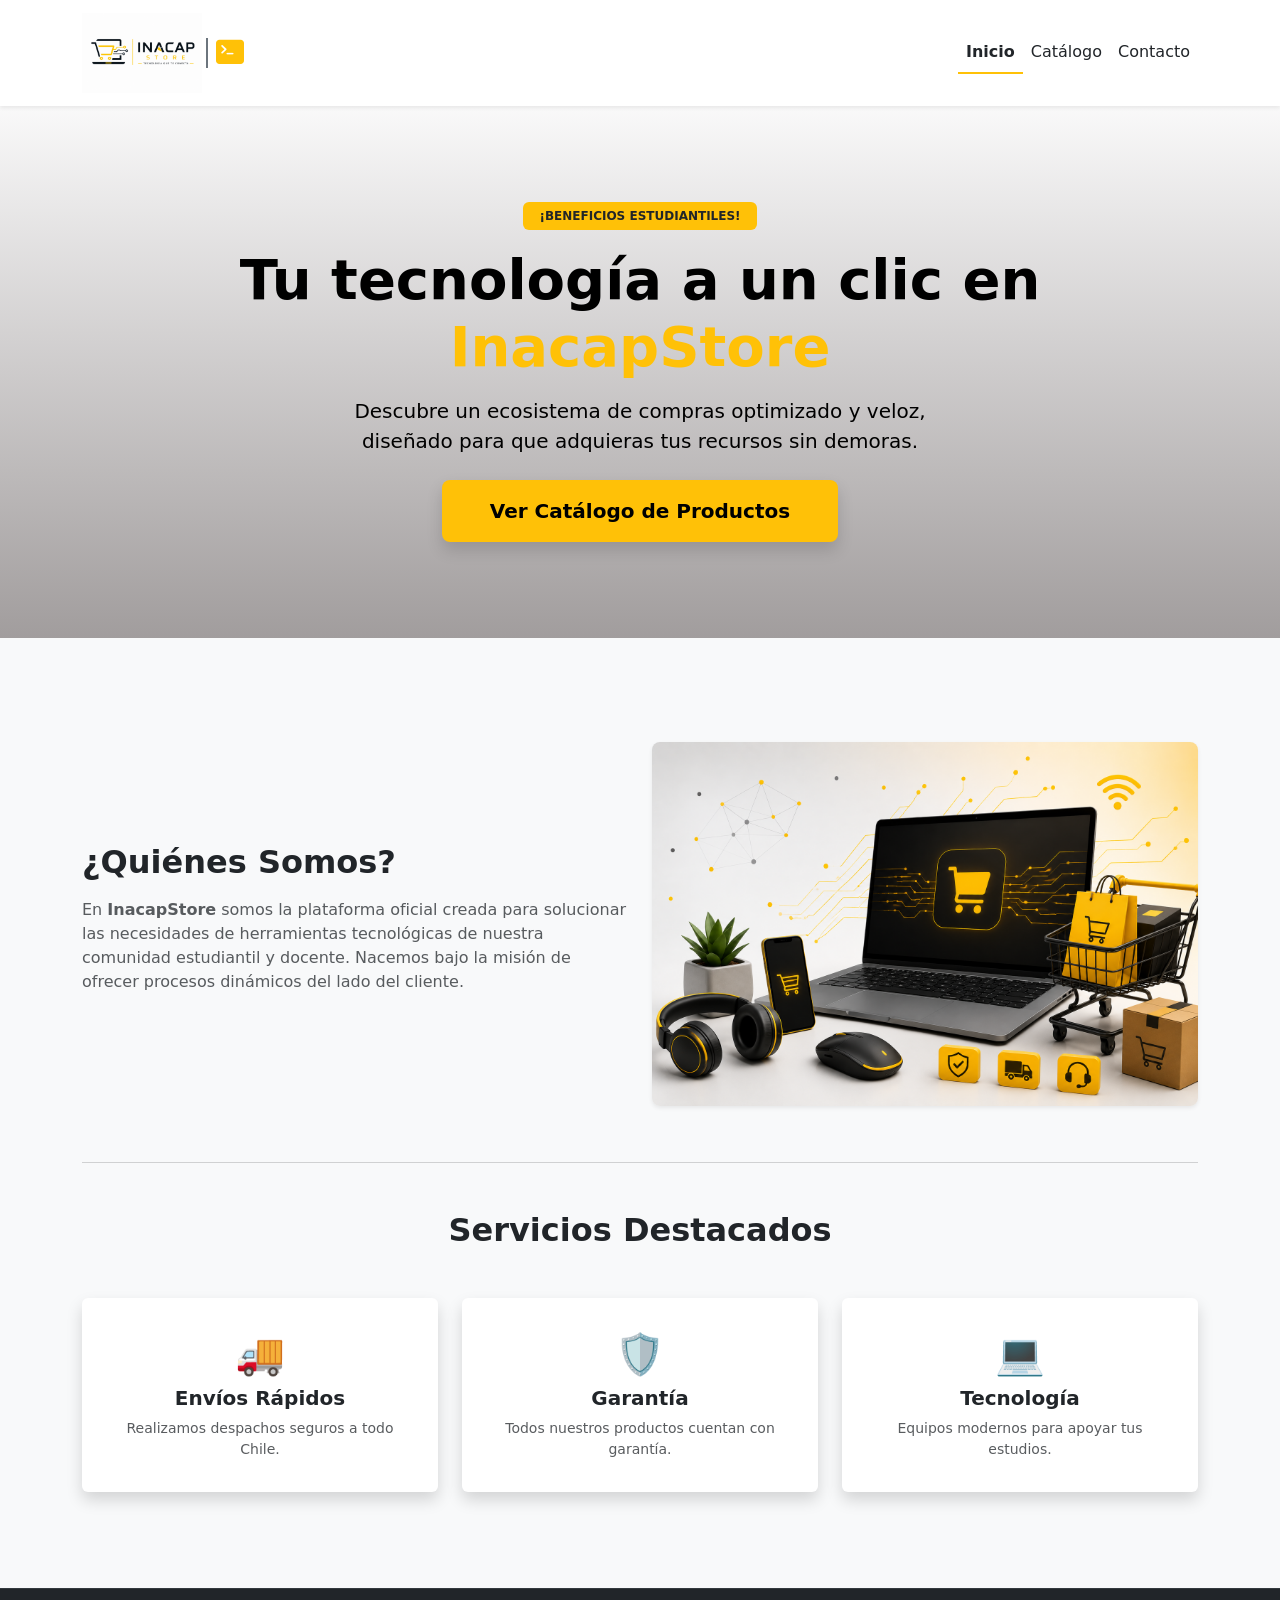
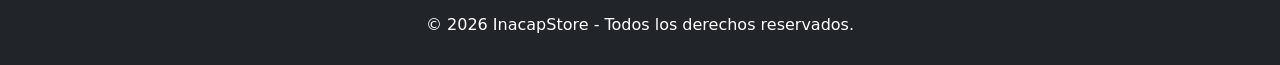
==== index.html @ acff06be "cambios en catalogo" ====
<!DOCTYPE html>
<html lang="es">
<head>
    <meta charset="UTF-8">
    <meta name="viewport" content="width=device-width, initial-scale=1.0">
    <title>InacapStore | Inicio</title>
    <link href="https://cdn.jsdelivr.net/npm/bootstrap@5.3.0/dist/css/bootstrap.min.css" rel="stylesheet">
    <link rel="stylesheet" href="https://cdn.jsdelivr.net/npm/bootstrap-icons@1.11.0/font/bootstrap-icons.css">
    <link rel="stylesheet" href="css/estilos.css">
</head>
<body class="bg-light d-flex flex-column min-vh-100">

    <nav class="navbar navbar-expand-lg navbar-light bg-white shadow-sm sticky-top">
        <div class="container">
            
            <a class="navbar-brand d-flex align-items-center" href="index.html">
                <img src="img/logo.png" alt="Logo InacapStore" class="logo-navbar">
                <div class="border-start border-secondary border-2 ps-2 ms-1 separador-logo">
                  <i class="bi bi-terminal-fill text-warning fs-3 me-2"></i> 
                </div>
            </a>

            <button class="navbar-toggler" type="button" data-bs-toggle="collapse" data-bs-target="#navbarNav">
                <span class="navbar-toggler-icon"></span>
            </button>
            
            <div class="collapse navbar-collapse" id="navbarNav">
                <div class="navbar-nav ms-auto">
                    <a class="nav-link text-dark active fw-bold border-bottom border-warning border-2" href="index.html">Inicio</a>
                    <a class="nav-link text-dark" href="catalogo.html">Catálogo</a>
                    <a class="nav-link text-dark" href="contacto.html">Contacto</a>
                </div>
            </div>

        </div>
    </nav>

    <header class="hero-principal text-black py-5">
        <div class="container py-5 text-center">
            <span class="badge bg-warning text-dark mb-3 fw-bold px-3 py-2 text-uppercase animar-pulso">¡Beneficios Estudiantiles!</span>
            <h1 class="display-4 fw-bold mb-3">Tu tecnología a un clic en <span class="text-warning">InacapStore</span></h1>
            <p class="lead mb-4 mx-auto texto-hero">
                Descubre un ecosistema de compras optimizado y veloz, diseñado para que adquieras tus recursos sin demoras.
            </p>
            <a href="catalogo.html" class="btn btn-warning btn-lg boton-catalogo px-5 py-3 shadow border-0">
                Ver Catálogo de Productos 
            </a>
        </div>
    </header>

    <main class="container my-5">
        
        <section class="row align-items-center my-5 py-2">
            <div class="col-lg-6 mb-4 mb-lg-0">
                <h2 class="fw-bold mt-1 mb-3">¿Quiénes Somos?</h2>
                <p class="text-muted">
                    En <strong>InacapStore</strong> somos la plataforma oficial creada para solucionar las necesidades de herramientas tecnológicas de nuestra comunidad estudiantil y docente. Nacemos bajo la misión de ofrecer procesos dinámicos del lado del cliente.
                </p>
            </div>
            <div class="col-lg-6 text-center">
                <img src="img/equipo.png" alt="Comunidad Inacap" class="img-fluid rounded-3 shadow-sm">
            </div>
        </section>

        <hr class="text-muted my-5">

        <section class="my-5">
            <div class="text-center mb-5">
                <h2 class="fw-bold mt-1">Servicios Destacados</h2>
            </div>
            
            <div class="row">
                <div class="col-md-4">
                    <div class="card h-100 shadow border-0 p-3">
                        <div class="card-body text-center">
                            <h3 class="display-6 mb-2">🚚</h3>
                            <h4 class="fw-bold h5">Envíos Rápidos</h4>
                            <p class="text-muted small mb-0">Realizamos despachos seguros a todo Chile.</p>
                        </div>
                    </div>
                </div>
                <div class="col-md-4">
                    <div class="card h-100 shadow border-0 p-3">
                        <div class="card-body text-center">
                            <h3 class="display-6 mb-2">🛡️</h3>
                            <h4 class="fw-bold h5">Garantía</h4>
                            <p class="text-muted small mb-0">Todos nuestros productos cuentan con garantía.</p>
                        </div>
                    </div>
                </div>
                <div class="col-md-4">
                    <div class="card h-100 shadow border-0 p-3">
                        <div class="card-body text-center">
                            <h3 class="display-6 mb-2">💻</h3>
                            <h4 class="fw-bold h5">Tecnología</h4>
                            <p class="text-muted small mb-0">Equipos modernos para apoyar tus estudios.</p>
                        </div>
                    </div>
                </div>
            </div>
        </section>

    </main>

    <footer class="bg-dark text-white-50 text-center py-4 mt-auto border-top border-secondary border-opacity-25">
        <div class="container">
            <p class="mb-1 text-white">&copy;  2026 InacapStore - Todos los derechos reservados.</p>
        </div>
    </footer>

    <script src="https://cdn.jsdelivr.net/npm/bootstrap@5.3.3/dist/js/bootstrap.bundle.min.js"></script>
    <script src="js/scripts.js"></script>
</body>
</html>
---- css/estilos.css ----
/* ==========================================
   ANIMACIONES
========================================== */

/* Animación de pulso para destacar elementos */
@keyframes pulsoEfecto {
    0% {
        transform: scale(1);
        box-shadow: 0 0 0 0 rgba(255, 193, 7, 0.7);
    }

    70% {
        transform: scale(1.05);
        box-shadow: 0 0 0 10px rgba(255, 193, 7, 0);
    }

    100% {
        transform: scale(1);
        box-shadow: 0 0 0 0 rgba(255, 193, 7, 0);
    }
}

.animar-pulso {
    display: inline-block;
    animation: pulsoEfecto 2s infinite ease-in-out;
}

/* Animación para iconos */
@keyframes pulse {
    0% {
        transform: scale(1);
        opacity: 0.9;
    }

    50% {
        transform: scale(1.1);
        opacity: 1;
    }

    100% {
        transform: scale(1);
        opacity: 0.9;
    }
}

.animate-pulse {
    display: inline-block;
    animation: pulse 2s infinite ease-in-out;
}

/* ==========================================
   NAVBAR
========================================== */

.logo-navbar {
    height: 80px;
}

.separador-logo {
    height: 30px;
    line-height: 1;
}

/* Efecto tecnológico para el logo */
.logo-tech {
    font-family: 'Courier New', Courier, monospace;
    text-shadow: 0 0 10px rgba(132, 103, 15, 0.3);
}

/* ==========================================
   HERO PRINCIPAL
========================================== */

.hero-principal {
    background:
        linear-gradient(
            rgba(250, 249, 249, 0.65),
            rgba(132, 126, 126, 0.75)
        );
}

.texto-hero {
    max-width: 650px;
}

.boton-catalogo {
    font-weight: bold;
}

/* ==========================================
   TARJETAS GENERALES
========================================== */

.card {
    transition: transform 0.3s ease, box-shadow 0.3s ease;
}

.card:hover {
    transform: translateY(-5px);
    box-shadow: 0 10px 20px rgba(0, 0, 0, 0.15);
}

/* ==========================================
   TARJETAS CATÁLOGO
========================================== */

#contenedor-productos .card {
    border-radius: 12px;
    overflow: hidden;
    transition: transform 0.25s ease-in-out,
                box-shadow 0.25s ease-in-out;
}

#contenedor-productos .card:hover {
    transform: translateY(-6px);
    box-shadow: 0 12px 24px rgba(0, 0, 0, 0.15);
}

/* ==========================================
   PRODUCTOS AGOTADOS
========================================== */

.opacity-50 {
    filter: grayscale(80%);
    border: 1px dashed #dc3545 !important;
}

/* ==========================================
   TEXTOS
========================================== */

.fw-extrabold {
    font-weight: 900;
    letter-spacing: 1px;
}

/* ==========================================
   IMÁGENES DEL CATÁLOGO
========================================== */

.img-catalogo {
    width: 80%;
    height: 220px;
    object-fit: cover;
    object-position: center;
}

/* ==========================================
   RESPONSIVE
========================================== */

@media (max-width: 768px) {

    .logo-navbar {
        height: 60px;
    }

    .img-catalogo {
        width: 100%;
        height: 180px;
    }

    .texto-hero {
        max-width: 100%;
    }
}

/* ==========================================
   CATÁLOGO DE PRODUCTOS
========================================== */

/* Título principal del catálogo */
.titulo-catalogo{
    border-left: 5px solid #ffc107;
    padding-left: 15px;
}

/* Contenedor del carrito fijo */
.carrito-sticky{
    top: 20px;
}

/* Encabezado del carrito */
.carrito-sticky .card-header{
    border-radius: 10px 10px 0 0;
}

/* Pie del carrito */
.carrito-sticky .card-footer{
    font-size: 1.1rem;
}

/* Total del carrito */
#total-carrito{
    font-weight: 900;
}

/* Mejoras visuales para las tarjetas del catálogo */
#contenedor-productos .card{
    border-radius: 12px;
    overflow: hidden;
    transition: all 0.3s ease;
}

#contenedor-productos .card:hover{
    transform: translateY(-6px);
    box-shadow: 0 12px 24px rgba(0,0,0,.15);
}

#contenedor-productos .card-title{
    min-height: 50px;
}

/* ==========================================
   CONTACTO
========================================== */

/* Título principal */
.titulo-contacto{
    border-left: 5px solid #ffc107;
    padding-left: 15px;
    display: inline-block;
}

/* Tarjetas de contacto */
.card-contacto{
    transition: all 0.3s ease;
}

.card-contacto:hover{
    transform: translateY(-3px);
}

/* Mapa */
.mapa-inacap{
    border: 0;
    width: 100%;
    height: 100%;
}

/* Campos del formulario */
.form-control:focus{
    border-color: #ffc107;
    box-shadow: 0 0 0 .25rem rgba(255,193,7,.25);
}

/* Botón enviar */
.btn-enviar{
    transition: all .3s ease;
}

.btn-enviar:hover{
    transform: translateY(-2px);
}


/* Área de mensaje formulario */
#mensaje.form-control{
    display: block;
    width: 100%;
    min-height: 120px;
    padding: 0.75rem;
    background-color: #ffffff;
    color: #212529;
    border: 1px solid #ced4da;
    border-radius: 0.375rem;
    resize: vertical;
}
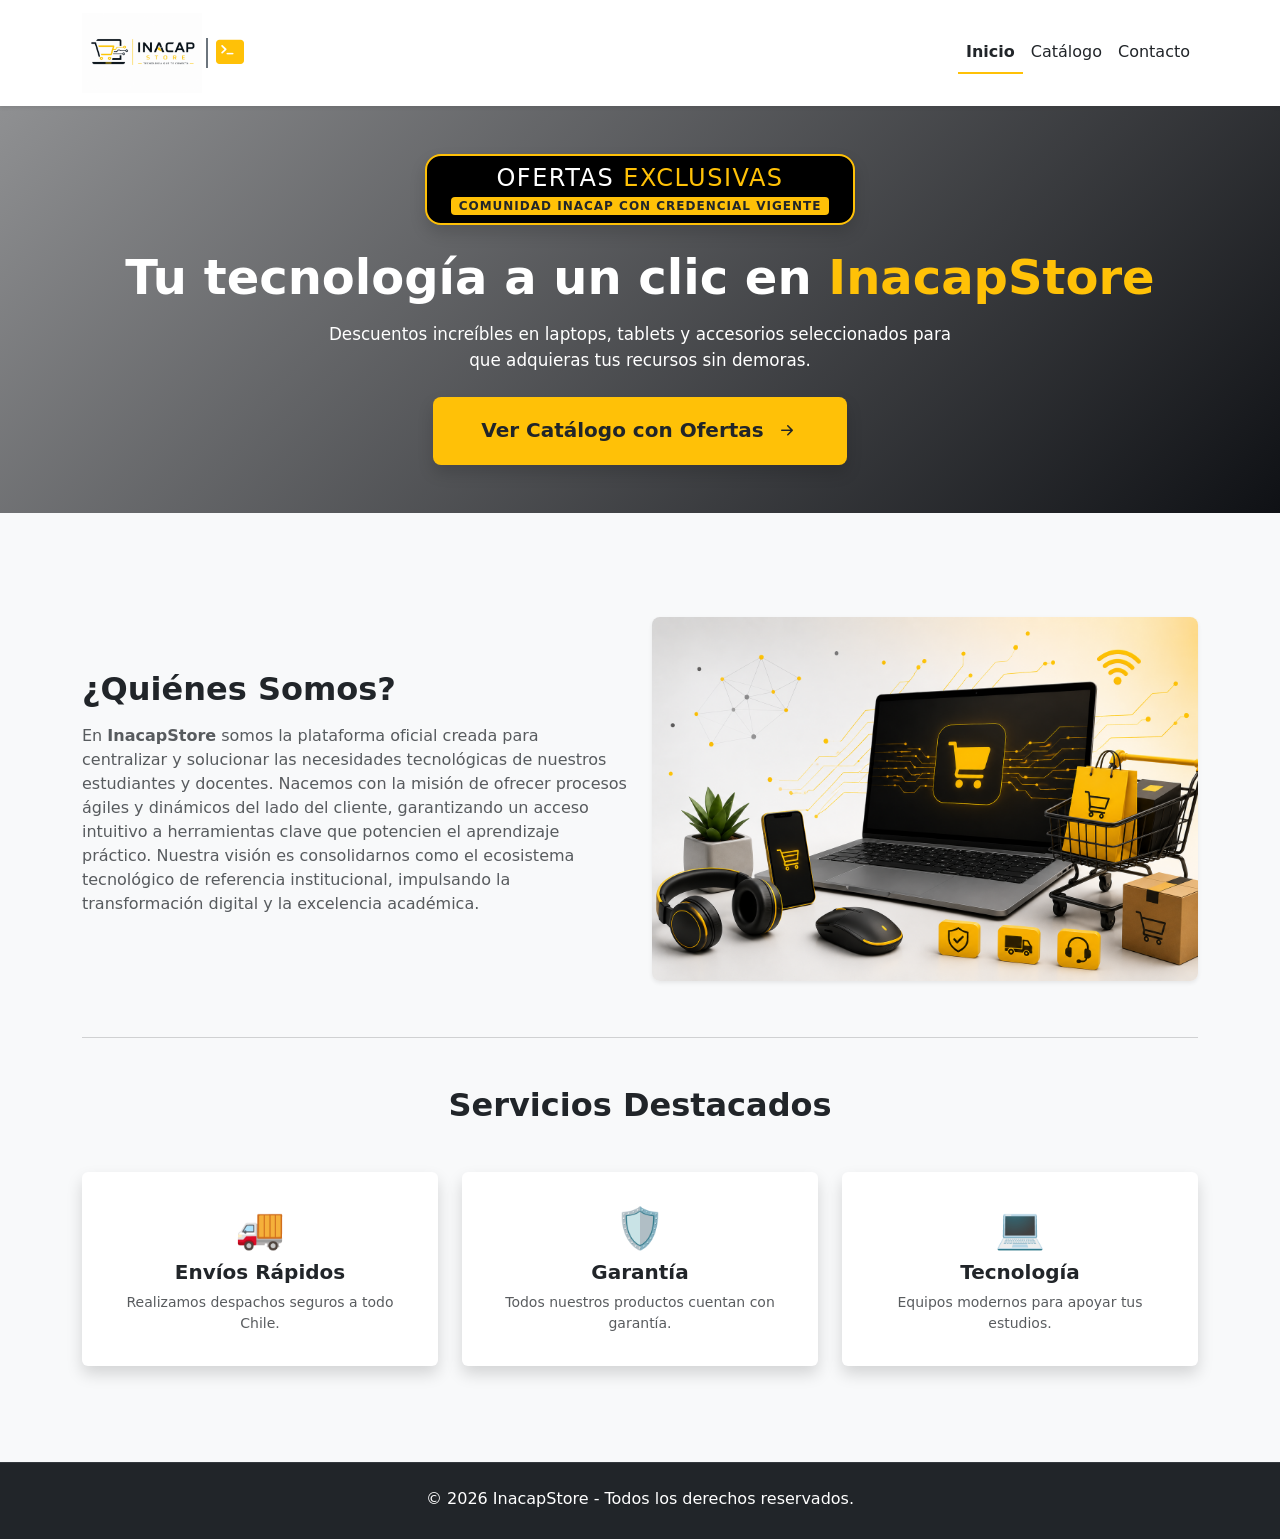
==== commit 03010097: "actualizacion del proyecto" ====
--- a/index.html
+++ b/index.html
@@ -35,18 +35,30 @@
         </div>
     </nav>
 
-    <header class="hero-principal text-black py-5">
-        <div class="container py-5 text-center">
-            <span class="badge bg-warning text-dark mb-3 fw-bold px-3 py-2 text-uppercase animar-pulso">¡Beneficios Estudiantiles!</span>
-            <h1 class="display-4 fw-bold mb-3">Tu tecnología a un clic en <span class="text-warning">InacapStore</span></h1>
-            <p class="lead mb-4 mx-auto texto-hero">
-                Descubre un ecosistema de compras optimizado y veloz, diseñado para que adquieras tus recursos sin demoras.
+    <header class="hero-section text-white">
+        <div class="container text-center">
+            
+            <div class="ofertas-badge border border-warning border-2 rounded-4 px-4 py-2 mb-4 shadow animar-pulso">
+                <h2 class="h4 fw-black text-uppercase m-0 tracking-wider">
+                    <span class="text-white">Ofertas</span> <span class="text-warning">Exclusivas</span>
+                </h2>
+                <div class="ofertas-sub text-dark fw-bold text-uppercase rounded-1 px-2 py-0.5 mt-1 small mx-auto">
+                    Comunidad Inacap con credencial vigente
+                </div>
+            </div>
+
+            <h1 class="display-5 fw-bold mb-3">Tu tecnología a un clic en <span class="text-warning">InacapStore</span></h1>
+            <p class="lead mb-4 mx-auto opacity-90">
+                Descuentos increíbles en laptops, tablets y accesorios seleccionados para que adquieras tus recursos sin demoras.
             </p>
-            <a href="catalogo.html" class="btn btn-warning btn-lg boton-catalogo px-5 py-3 shadow border-0">
-                Ver Catálogo de Productos 
+            
+            <a href="catalogo.html" class="btn btn-warning btn-lg fw-bold px-5 py-3 shadow border-0 text-dark">
+                Ver Catálogo con Ofertas <i class="bi bi-arrow-right-short fs-4 align-middle ms-1"></i>
             </a>
+            
         </div>
     </header>
+    
 
     <main class="container my-5">
         
@@ -54,8 +66,10 @@
             <div class="col-lg-6 mb-4 mb-lg-0">
                 <h2 class="fw-bold mt-1 mb-3">¿Quiénes Somos?</h2>
                 <p class="text-muted">
-                    En <strong>InacapStore</strong> somos la plataforma oficial creada para solucionar las necesidades de herramientas tecnológicas de nuestra comunidad estudiantil y docente. Nacemos bajo la misión de ofrecer procesos dinámicos del lado del cliente.
-                </p>
+                    En <strong>InacapStore</strong> somos la plataforma oficial creada para centralizar y solucionar las necesidades tecnológicas 
+                    de nuestros estudiantes y docentes. Nacemos con la misión de ofrecer procesos ágiles y dinámicos del lado del cliente, 
+                    garantizando un acceso intuitivo a herramientas clave que potencien el aprendizaje práctico. Nuestra visión es consolidarnos 
+                    como el ecosistema tecnológico de referencia institucional, impulsando la transformación digital y la excelencia académica.
             </div>
             <div class="col-lg-6 text-center">
                 <img src="img/equipo.png" alt="Comunidad Inacap" class="img-fluid rounded-3 shadow-sm">
@@ -104,7 +118,7 @@
 
     <footer class="bg-dark text-white-50 text-center py-4 mt-auto border-top border-secondary border-opacity-25">
         <div class="container">
-            <p class="mb-1 text-white">&copy;  2026 InacapStore - Todos los derechos reservados.</p>
+            <p class="mb-1 text-white">&copy; 2026 InacapStore - Todos los derechos reservados.</p>
         </div>
     </footer>
 
--- a/css/estilos.css
+++ b/css/estilos.css
@@ -266,4 +266,42 @@
     border-radius: 0.375rem;
     resize: vertical;
 }
-
+/* --- ESTILOS DEL SECTOR HERO Y BANNER DE OFERTAS --- */
+
+/* Fondo principal: SOLO degradado de colores oscuros, sin imagen */
+.hero-section {
+    background: linear-gradient(135deg, #8f9092 0%, #0f1115 100%);
+    padding-top: 3rem;
+    padding-bottom: 3rem;
+}
+
+/* Caja contenedora del anuncio de ofertas con fondo negro sólido */
+.ofertas-badge {
+    display: inline-block;
+    background-color: #000000; /* Fondo negro */
+    max-width: 550px;
+}
+
+/* Espaciado del título "OFERTAS EXCLUSIVAS" */
+.ofertas-badge h2 {
+    letter-spacing: 1.5px;
+}
+
+/* Sub-etiqueta "Comunidad Inacap" */
+.ofertas-sub {
+    background-color: #ffc107; /* Color warning de Bootstrap */
+    width: max-content;
+    font-size: 0.75rem;
+    letter-spacing: 1px;
+}
+
+/* Limitador de ancho para el párrafo descriptivo */
+.hero-section p.lead {
+    max-width: 650px;
+    font-size: 1.05rem;
+}
+/* Agrega esto a tu archivo de estilos CSS */
+html, body {
+    max-width: 100%;
+    overflow-x: hidden;
+}
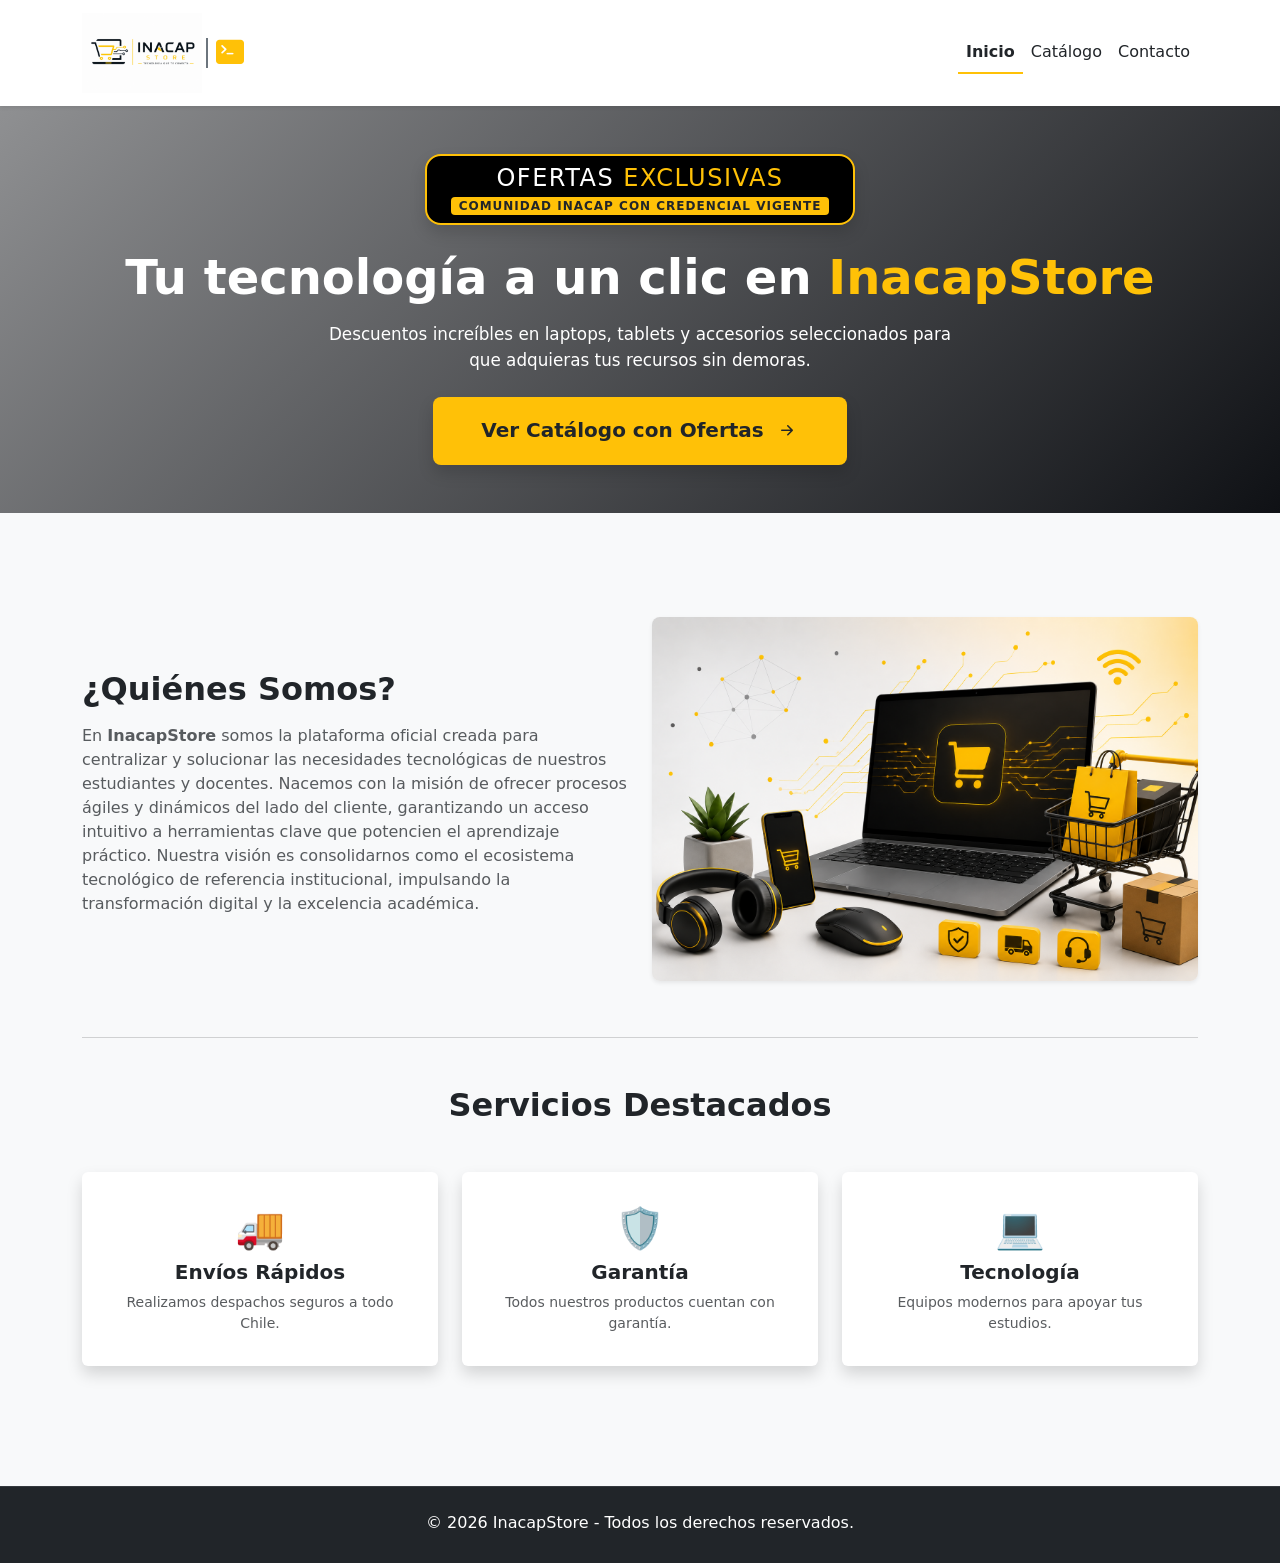
==== commit 09ccbcf4: "modificaciones visuales" ====
--- a/index.html
+++ b/index.html
@@ -84,7 +84,7 @@
             </div>
             
             <div class="row">
-                <div class="col-md-4">
+                <div class="col-12 col-md-4 mb-4">
                     <div class="card h-100 shadow border-0 p-3">
                         <div class="card-body text-center">
                             <h3 class="display-6 mb-2">🚚</h3>
@@ -93,7 +93,7 @@
                         </div>
                     </div>
                 </div>
-                <div class="col-md-4">
+                <div class="col-12 col-md-4 mb-4">
                     <div class="card h-100 shadow border-0 p-3">
                         <div class="card-body text-center">
                             <h3 class="display-6 mb-2">🛡️</h3>
@@ -102,7 +102,7 @@
                         </div>
                     </div>
                 </div>
-                <div class="col-md-4">
+                <div class="col-12 col-md-4 mb-4">
                     <div class="card h-100 shadow border-0 p-3">
                         <div class="card-body text-center">
                             <h3 class="display-6 mb-2">💻</h3>
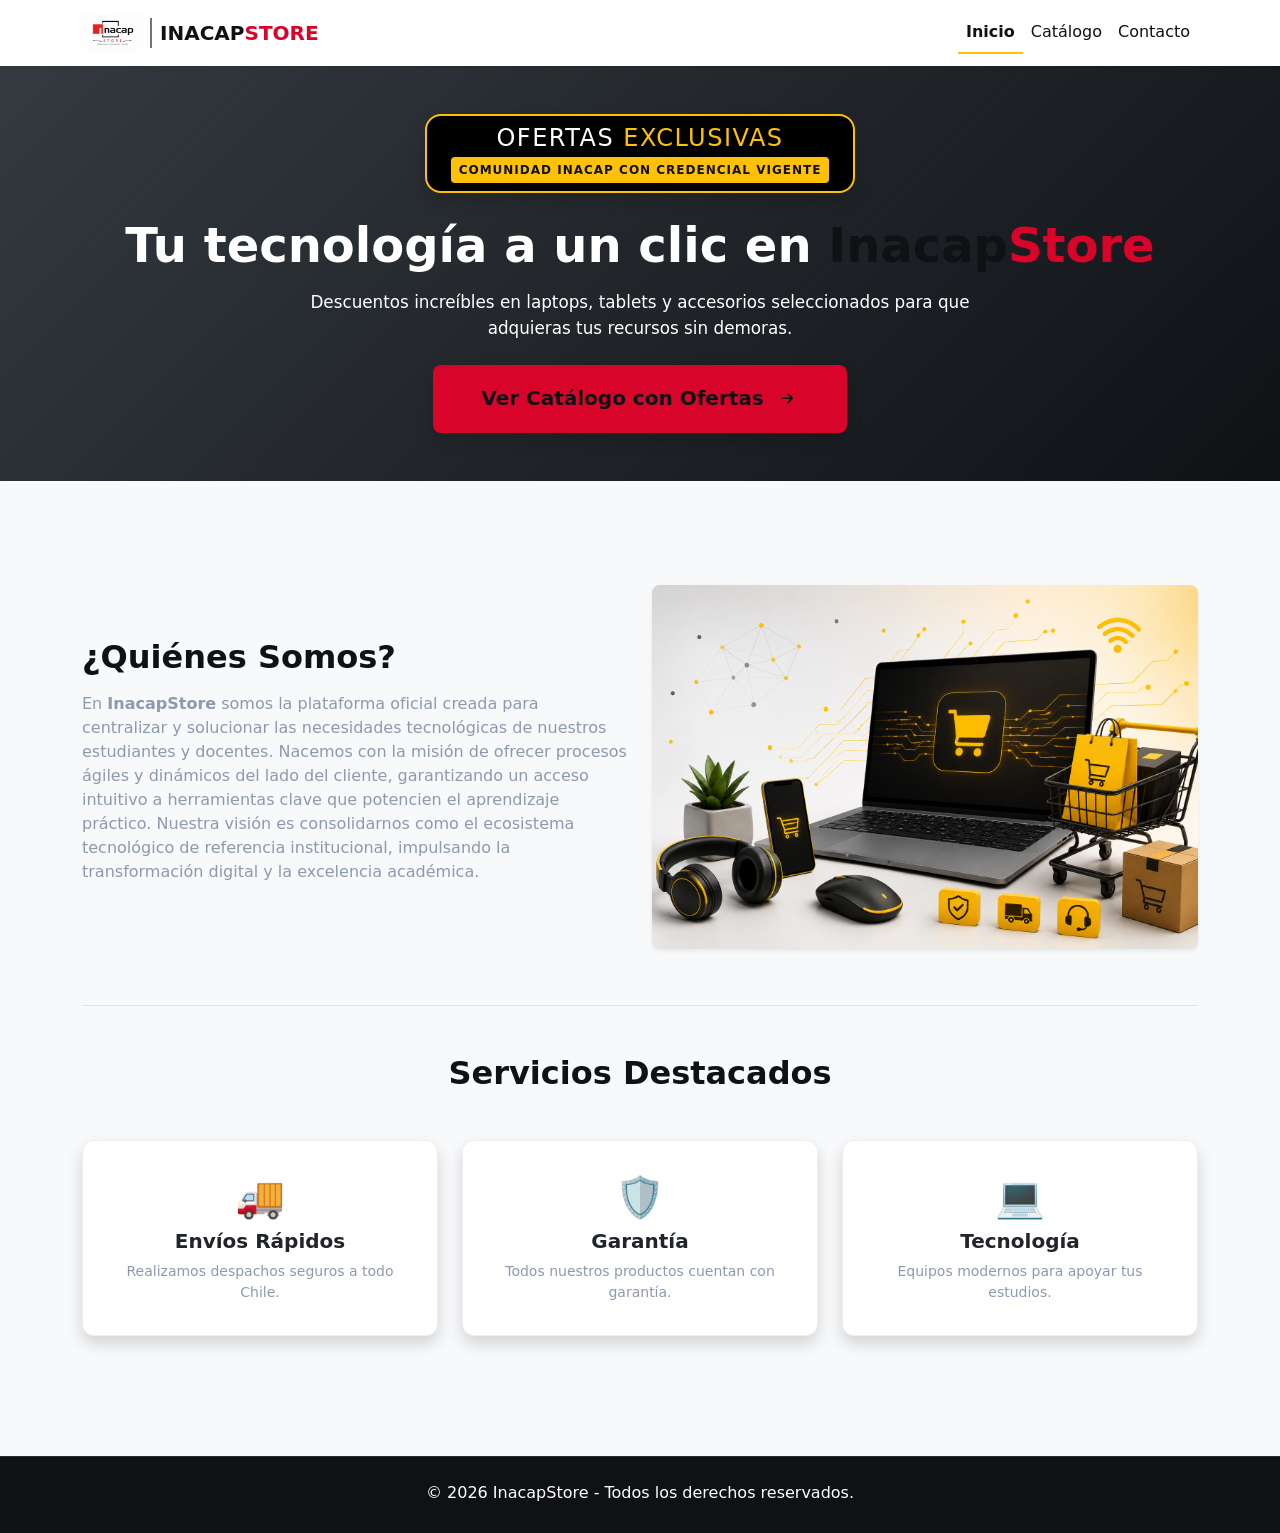
==== commit 1cbfc83a: "modificaciones de color" ====
--- a/index.html
+++ b/index.html
@@ -13,10 +13,10 @@
     <nav class="navbar navbar-expand-lg navbar-light bg-white shadow-sm sticky-top">
         <div class="container">
             
-            <a class="navbar-brand d-flex align-items-center" href="index.html">
-                <img src="img/logo.png" alt="Logo InacapStore" class="logo-navbar">
-                <div class="border-start border-secondary border-2 ps-2 ms-1 separador-logo">
-                  <i class="bi bi-terminal-fill text-warning fs-3 me-2"></i> 
+            <a class="navbar-brand d-flex align-items-center fw-bold text-dark text-uppercase" href="index.html">
+                <img src="img/logo.png" alt="Logo InacapStore" class="logo-navbar img-fluid" style="max-height: 40px;">
+                <div class="border-start border-secondary border-2 ps-2 ms-2 separador-logo d-flex align-items-center">
+                    <span class="text-dark">inacap</span><span class="text-crimson-store" style="color: #D90429;">store</span>
                 </div>
             </a>
 
@@ -35,20 +35,20 @@
         </div>
     </nav>
 
-    <header class="hero-section text-white">
+    <header class="hero-section text-white py-5 bg-dark">
         <div class="container text-center">
             
-            <div class="ofertas-badge border border-warning border-2 rounded-4 px-4 py-2 mb-4 shadow animar-pulso">
+            <div class="ofertas-badge border border-warning border-2 rounded-4 px-4 py-2 mb-4 shadow animar-pulso d-inline-block mx-auto">
                 <h2 class="h4 fw-black text-uppercase m-0 tracking-wider">
                     <span class="text-white">Ofertas</span> <span class="text-warning">Exclusivas</span>
                 </h2>
-                <div class="ofertas-sub text-dark fw-bold text-uppercase rounded-1 px-2 py-0.5 mt-1 small mx-auto">
+                <div class="ofertas-sub bg-warning text-dark fw-bold text-uppercase rounded-1 px-2 py-1 mt-1 small mx-auto" style="max-width: max-content; font-size: 0.75rem;">
                     Comunidad Inacap con credencial vigente
                 </div>
             </div>
 
-            <h1 class="display-5 fw-bold mb-3">Tu tecnología a un clic en <span class="text-warning">InacapStore</span></h1>
-            <p class="lead mb-4 mx-auto opacity-90">
+            <h1 class="display-5 fw-bold mb-3">Tu tecnología a un clic en <span class="text-dark">Inacap</span><span style="color: #D90429;">Store</span></h1>
+            <p class="lead mb-4 mx-auto opacity-90 style-desc" style="max-width: 700px;">
                 Descuentos increíbles en laptops, tablets y accesorios seleccionados para que adquieras tus recursos sin demoras.
             </p>
             
@@ -70,6 +70,7 @@
                     de nuestros estudiantes y docentes. Nacemos con la misión de ofrecer procesos ágiles y dinámicos del lado del cliente, 
                     garantizando un acceso intuitivo a herramientas clave que potencien el aprendizaje práctico. Nuestra visión es consolidarnos 
                     como el ecosistema tecnológico de referencia institucional, impulsando la transformación digital y la excelencia académica.
+                </p>
             </div>
             <div class="col-lg-6 text-center">
                 <img src="img/equipo.png" alt="Comunidad Inacap" class="img-fluid rounded-3 shadow-sm">
@@ -125,6 +126,4 @@
     <script src="https://cdn.jsdelivr.net/npm/bootstrap@5.3.3/dist/js/bootstrap.bundle.min.js"></script>
     <script src="js/scripts.js"></script>
 </body>
-</html>
-
-
+</html>
--- a/css/estilos.css
+++ b/css/estilos.css
@@ -1,46 +1,192 @@
-/* ==========================================
-   ANIMACIONES
-========================================== */
-
-/* Animación de pulso para destacar elementos */
-@keyframes pulsoEfecto {
-    0% {
-        transform: scale(1);
-        box-shadow: 0 0 0 0 rgba(255, 193, 7, 0.7);
-    }
-
-    70% {
-        transform: scale(1.05);
-        box-shadow: 0 0 0 10px rgba(255, 193, 7, 0);
-    }
-
-    100% {
-        transform: scale(1);
-        box-shadow: 0 0 0 0 rgba(255, 193, 7, 0);
-    }
-}
-
-.animar-pulso {
+/* =========================================================================
+   NUEVA PALETA DE COLORES: TECH CRIMSON (EVOLUCIÓN INACAP)
+   ========================================================================= */
+
+:root {
+    --crimson-principal: #D90429;  /* Rojo Carmesí para botones y ofertas */
+    --crimson-vivo: #EF233C;       /* Rojo Vivo para hovers y destaques */
+    --oscuro-tech: #0F1115;        /* Gris Azulado muy oscuro para Navbars, Footers y títulos */
+    --fondo-platino: #EDF2F4;      /* Gris Claro para el fondo de la página */
+    --texto-mutado: #8D99AE;       /* Gris Neutro para descripciones y textos secundarios */
+}
+
+/* 1. Estructura General y Prevención de Desplazamientos */
+html, body {
+    max-width: 100%;
+    overflow-x: hidden;
+}
+
+body {
+    background-color: var(--fondo-platino) !important;
+    color: var(--oscuro-tech);
+}
+
+/* 2. Navbar y Footer */
+.navbar-dark, .bg-dark, footer {
+    background-color: var(--oscuro-tech) !important;
+}
+
+.logo-navbar {
+    height: 40px; /* Tamaño unificado óptimo */
+}
+
+.separador-logo {
+    height: 30px;
+    line-height: 1;
+}
+
+/* 3. Tarjetas Generales y Contenedor del Catálogo */
+.card {
+    background-color: #ffffff !important;
+    border: 1px solid rgba(43, 45, 66, 0.08) !important;
+    border-radius: 12px !important;
+    overflow: hidden;
+    transition: transform 0.25s ease-in-out, box-shadow 0.25s ease-in-out;
+}
+
+.card:hover {
+    transform: translateY(-6px);
+    box-shadow: 0 12px 24px rgba(0, 0, 0, 0.15);
+}
+
+.card-title {
+    color: var(--oscuro-tech) !important;
+    min-height: 50px;
+}
+
+.text-muted {
+    color: var(--texto-mutado) !important;
+}
+
+/* 4. Botones Principales y estados */
+.btn-warning {
+    background-color: var(--crimson-principal) !important;
+    border-color: var(--crimson-principal) !important;
+    color: #ffffff !important; 
+    transition: background-color 0.2s ease-in-out, transform 0.2s ease;
+}
+
+.btn-warning:hover, .btn-warning:focus {
+    background-color: var(--crimson-vivo) !important;
+    border-color: var(--crimson-vivo) !important;
+    color: #ffffff !important;
+}
+
+.btn-secondary:disabled {
+    background-color: var(--texto-mutado) !important;
+    border-color: var(--texto-mutado) !important;
+}
+
+/* 5. Precios, Badges y Utilidades de Texto */
+.text-danger, .text-danger-custom {
+    color: var(--crimson-principal) !important;
+}
+
+.bg-danger {
+    background-color: var(--crimson-principal) !important;
+}
+
+.text-dark {
+    color: var(--oscuro-tech) !important;
+}
+
+.fw-extrabold {
+    font-weight: 900;
+    letter-spacing: 1px;
+}
+
+.carousel-control-prev-icon, .carousel-control-next-icon {
+    background-color: var(--oscuro-tech) !important;
+}
+
+/* Productos Agotados */
+.opacity-50 {
+    filter: grayscale(80%);
+    border: 1px dashed var(--crimson-principal) !important;
+}
+
+/* =========================================================================
+   SECCIONES ESPECÍFICAS (HERO, CATÁLOGO, CONTACTO)
+   ========================================================================= */
+
+/* Hero Principal */
+.hero-section {
+    background: linear-gradient(135deg, #343a40 0%, var(--oscuro-tech) 100%);
+    padding-top: 4rem;
+    padding-bottom: 4rem;
+}
+
+.ofertas-badge {
     display: inline-block;
-    animation: pulsoEfecto 2s infinite ease-in-out;
-}
-
-/* Animación para iconos */
+    background-color: #000000;
+    max-width: 550px;
+}
+
+.ofertas-badge h2 {
+    letter-spacing: 1.5px;
+}
+
+.ofertas-sub {
+    background-color: var(--crimson-principal);
+    color: #ffffff;
+    width: max-content;
+    font-size: 0.75rem;
+    letter-spacing: 1px;
+}
+
+.hero-section p.lead {
+    max-width: 650px;
+    font-size: 1.05rem;
+}
+
+/* Títulos con indicador Crimson lateral */
+.titulo-catalogo, .titulo-contacto {
+    border-left: 5px solid var(--crimson-principal);
+    padding-left: 15px;
+}
+
+/* Carrito de Compras */
+.carrito-sticky {
+    top: 100px;
+    z-index: 1020;
+}
+
+#total-carrito {
+    font-weight: 900;
+}
+
+/* Formulario de Contacto y Mapa */
+.card-contacto {
+    transition: transform 0.3s ease;
+}
+
+.card-contacto:hover {
+    transform: translateY(-3px);
+}
+
+.form-control:focus {
+    border-color: var(--crimson-principal);
+    box-shadow: 0 0 0 .25rem rgba(217, 4, 41, 0.25);
+}
+
+#mensaje.form-control {
+    min-height: 120px;
+    resize: vertical;
+}
+
+.mapa-inacap {
+    border: 0;
+    width: 100%;
+    height: 100%;
+}
+
+/* =========================================================================
+   ANIMACIONES Y RESPONSIVE
+   ========================================================================= */
+
 @keyframes pulse {
-    0% {
-        transform: scale(1);
-        opacity: 0.9;
-    }
-
-    50% {
-        transform: scale(1.1);
-        opacity: 1;
-    }
-
-    100% {
-        transform: scale(1);
-        opacity: 0.9;
-    }
+    0%, 100% { transform: scale(1); opacity: 0.9; }
+    50% { transform: scale(1.05); opacity: 1; }
 }
 
 .animate-pulse {
@@ -48,260 +194,9 @@
     animation: pulse 2s infinite ease-in-out;
 }
 
-/* ==========================================
-   NAVBAR
-========================================== */
-
-.logo-navbar {
-    height: 80px;
-}
-
-.separador-logo {
-    height: 30px;
-    line-height: 1;
-}
-
-/* Efecto tecnológico para el logo */
-.logo-tech {
-    font-family: 'Courier New', Courier, monospace;
-    text-shadow: 0 0 10px rgba(132, 103, 15, 0.3);
-}
-
-/* ==========================================
-   HERO PRINCIPAL
-========================================== */
-
-.hero-principal {
-    background:
-        linear-gradient(
-            rgba(250, 249, 249, 0.65),
-            rgba(132, 126, 126, 0.75)
-        );
-}
-
-.texto-hero {
-    max-width: 650px;
-}
-
-.boton-catalogo {
-    font-weight: bold;
-}
-
-/* ==========================================
-   TARJETAS GENERALES
-========================================== */
-
-.card {
-    transition: transform 0.3s ease, box-shadow 0.3s ease;
-}
-
-.card:hover {
-    transform: translateY(-5px);
-    box-shadow: 0 10px 20px rgba(0, 0, 0, 0.15);
-}
-
-/* ==========================================
-   TARJETAS CATÁLOGO
-========================================== */
-
-#contenedor-productos .card {
-    border-radius: 12px;
-    overflow: hidden;
-    transition: transform 0.25s ease-in-out,
-                box-shadow 0.25s ease-in-out;
-}
-
-#contenedor-productos .card:hover {
-    transform: translateY(-6px);
-    box-shadow: 0 12px 24px rgba(0, 0, 0, 0.15);
-}
-
-/* ==========================================
-   PRODUCTOS AGOTADOS
-========================================== */
-
-.opacity-50 {
-    filter: grayscale(80%);
-    border: 1px dashed #dc3545 !important;
-}
-
-/* ==========================================
-   TEXTOS
-========================================== */
-
-.fw-extrabold {
-    font-weight: 900;
-    letter-spacing: 1px;
-}
-
-/* ==========================================
-   IMÁGENES DEL CATÁLOGO
-========================================== */
-
-.img-catalogo {
-    width: 80%;
-    height: 220px;
-    object-fit: cover;
-    object-position: center;
-}
-
-/* ==========================================
-   RESPONSIVE
-========================================== */
-
 @media (max-width: 768px) {
-
-    .logo-navbar {
-        height: 60px;
+    .hero-section {
+        padding-top: 2.5rem;
+        padding-bottom: 2.5rem;
     }
-
-    .img-catalogo {
-        width: 100%;
-        height: 180px;
-    }
-
-    .texto-hero {
-        max-width: 100%;
-    }
-}
-
-/* ==========================================
-   CATÁLOGO DE PRODUCTOS
-========================================== */
-
-/* Título principal del catálogo */
-.titulo-catalogo{
-    border-left: 5px solid #ffc107;
-    padding-left: 15px;
-}
-
-/* Contenedor del carrito fijo */
-.carrito-sticky{
-    top: 20px;
-}
-
-/* Encabezado del carrito */
-.carrito-sticky .card-header{
-    border-radius: 10px 10px 0 0;
-}
-
-/* Pie del carrito */
-.carrito-sticky .card-footer{
-    font-size: 1.1rem;
-}
-
-/* Total del carrito */
-#total-carrito{
-    font-weight: 900;
-}
-
-/* Mejoras visuales para las tarjetas del catálogo */
-#contenedor-productos .card{
-    border-radius: 12px;
-    overflow: hidden;
-    transition: all 0.3s ease;
-}
-
-#contenedor-productos .card:hover{
-    transform: translateY(-6px);
-    box-shadow: 0 12px 24px rgba(0,0,0,.15);
-}
-
-#contenedor-productos .card-title{
-    min-height: 50px;
-}
-
-/* ==========================================
-   CONTACTO
-========================================== */
-
-/* Título principal */
-.titulo-contacto{
-    border-left: 5px solid #ffc107;
-    padding-left: 15px;
-    display: inline-block;
-}
-
-/* Tarjetas de contacto */
-.card-contacto{
-    transition: all 0.3s ease;
-}
-
-.card-contacto:hover{
-    transform: translateY(-3px);
-}
-
-/* Mapa */
-.mapa-inacap{
-    border: 0;
-    width: 100%;
-    height: 100%;
-}
-
-/* Campos del formulario */
-.form-control:focus{
-    border-color: #ffc107;
-    box-shadow: 0 0 0 .25rem rgba(255,193,7,.25);
-}
-
-/* Botón enviar */
-.btn-enviar{
-    transition: all .3s ease;
-}
-
-.btn-enviar:hover{
-    transform: translateY(-2px);
-}
-
-
-/* Área de mensaje formulario */
-#mensaje.form-control{
-    display: block;
-    width: 100%;
-    min-height: 120px;
-    padding: 0.75rem;
-    background-color: #ffffff;
-    color: #212529;
-    border: 1px solid #ced4da;
-    border-radius: 0.375rem;
-    resize: vertical;
-}
-/* --- ESTILOS DEL SECTOR HERO Y BANNER DE OFERTAS --- */
-
-/* Fondo principal: SOLO degradado de colores oscuros, sin imagen */
-.hero-section {
-    background: linear-gradient(135deg, #8f9092 0%, #0f1115 100%);
-    padding-top: 3rem;
-    padding-bottom: 3rem;
-}
-
-/* Caja contenedora del anuncio de ofertas con fondo negro sólido */
-.ofertas-badge {
-    display: inline-block;
-    background-color: #000000; /* Fondo negro */
-    max-width: 550px;
-}
-
-/* Espaciado del título "OFERTAS EXCLUSIVAS" */
-.ofertas-badge h2 {
-    letter-spacing: 1.5px;
-}
-
-/* Sub-etiqueta "Comunidad Inacap" */
-.ofertas-sub {
-    background-color: #ffc107; /* Color warning de Bootstrap */
-    width: max-content;
-    font-size: 0.75rem;
-    letter-spacing: 1px;
-}
-
-/* Limitador de ancho para el párrafo descriptivo */
-.hero-section p.lead {
-    max-width: 650px;
-    font-size: 1.05rem;
-}
-/* Agrega esto a tu archivo de estilos CSS */
-html, body {
-    max-width: 100%;
-    overflow-x: hidden;
 }
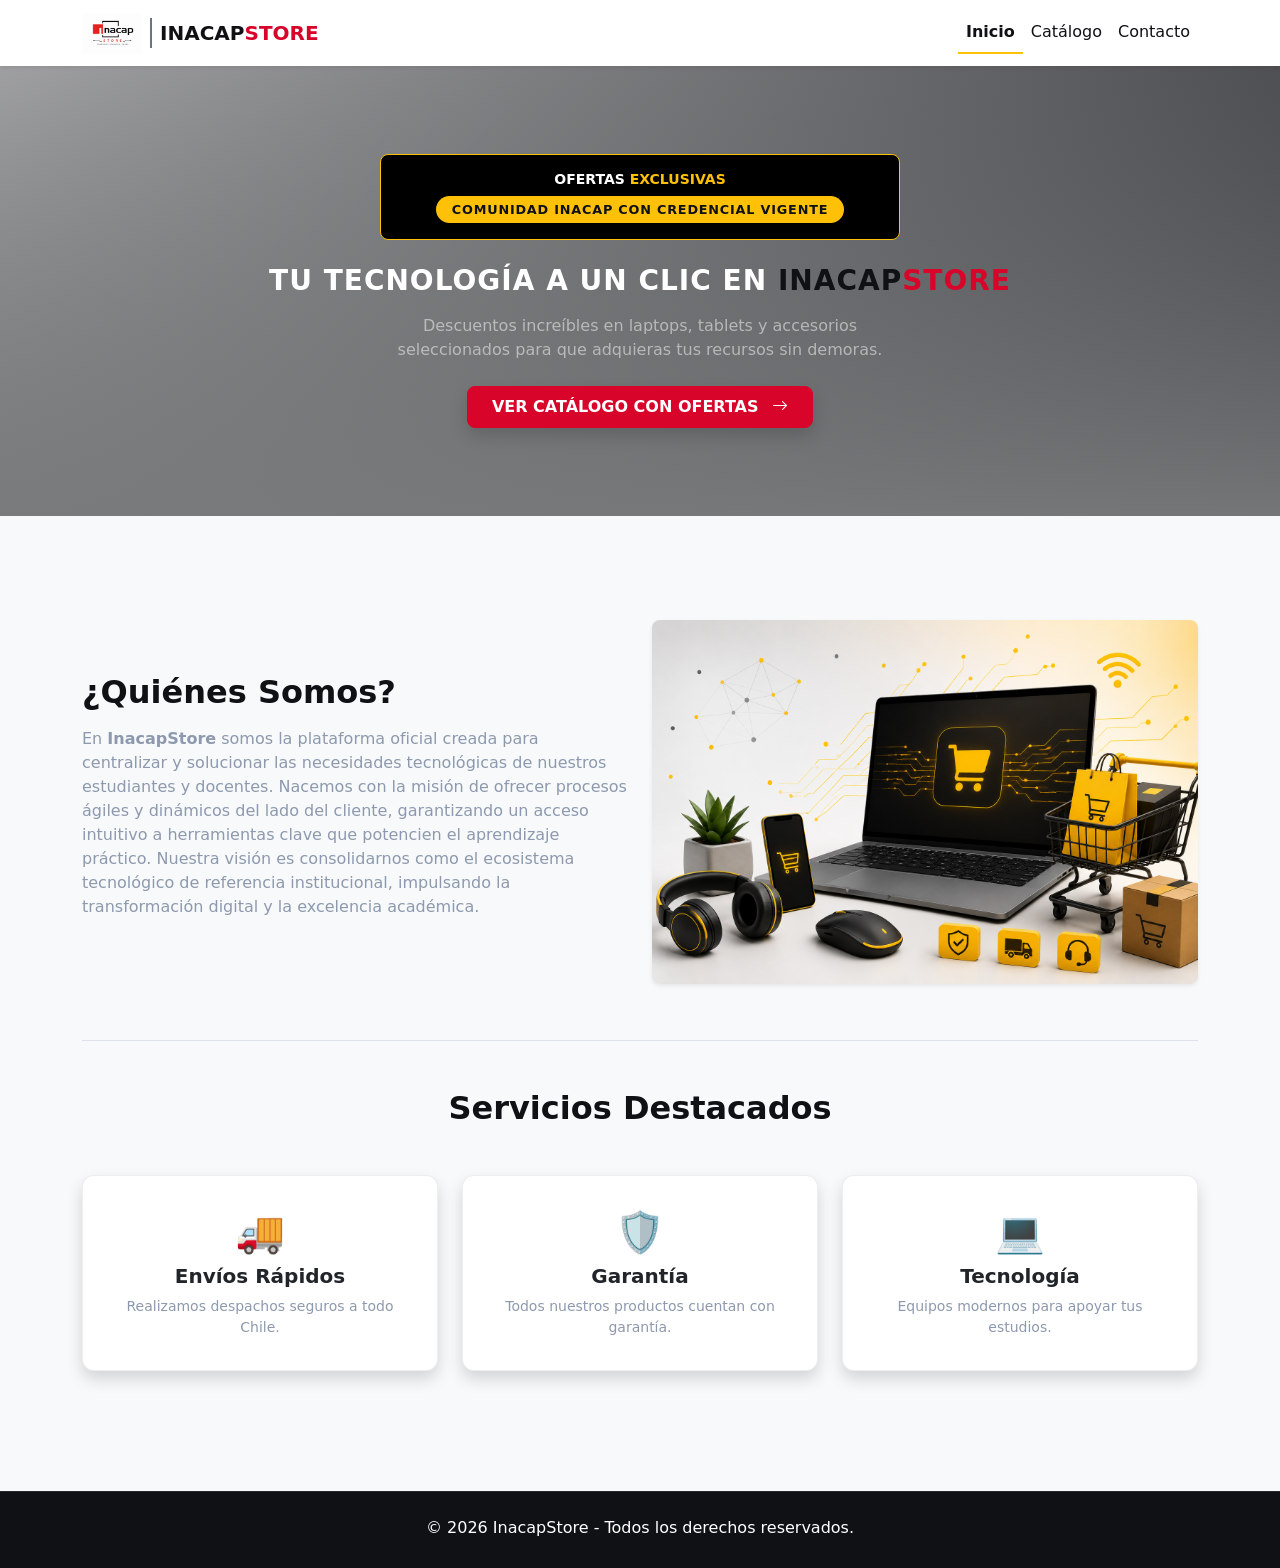
==== commit 0b04a30b: "nueva modificacion" ====
--- a/index.html
+++ b/index.html
@@ -35,29 +35,32 @@
         </div>
     </nav>
 
-    <header class="hero-section text-white py-5 bg-dark">
-        <div class="container text-center">
-            
-            <div class="ofertas-badge border border-warning border-2 rounded-4 px-4 py-2 mb-4 shadow animar-pulso d-inline-block mx-auto">
-                <h2 class="h4 fw-black text-uppercase m-0 tracking-wider">
-                    <span class="text-white">Ofertas</span> <span class="text-warning">Exclusivas</span>
-                </h2>
-                <div class="ofertas-sub bg-warning text-dark fw-bold text-uppercase rounded-1 px-2 py-1 mt-1 small mx-auto" style="max-width: max-content; font-size: 0.75rem;">
-                    Comunidad Inacap con credencial vigente
-                </div>
+    <header class="hero-section text-center text-white d-flex align-items-center py-4 py-md-5">
+    <div class="container px-3 px-sm-4">
+        
+        <div class="ofertas-badge mx-auto p-2 p-sm-3 mb-4 rounded-3 border border-warning animate-pulse">
+            <h2 class="text-uppercase fw-bold text-white small mb-2 m-0 fs-7 fs-sm-6">
+                Ofertas <span class="text-warning">Exclusivas</span>
+            </h2>
+            <div class="ofertas-sub mx-auto px-2 px-sm-3 py-1 rounded-pill fw-bold text-dark text-uppercase">
+                Comunidad Inacap con credencial vigente
             </div>
+        </div>
 
-            <h1 class="display-5 fw-bold mb-3">Tu tecnología a un clic en <span class="text-dark">Inacap</span><span style="color: #D90429;">Store</span></h1>
-            <p class="lead mb-4 mx-auto opacity-90 style-desc" style="max-width: 700px;">
-                Descuentos increíbles en laptops, tablets y accesorios seleccionados para que adquieras tus recursos sin demoras.
-            </p>
-            
-            <a href="catalogo.html" class="btn btn-warning btn-lg fw-bold px-5 py-3 shadow border-0 text-dark">
-                Ver Catálogo con Ofertas <i class="bi bi-arrow-right-short fs-4 align-middle ms-1"></i>
-            </a>
-            
-        </div>
-    </header>
+        <h1 class="fw-extrabold mb-3 text-white fs-3 fs-sm-2 fs-md-1 text-wrap text-uppercase">
+            Tu tecnología a un clic en <span class="text-dark">inacap</span><span class="text-crimson-store">Store</span>
+        </h1>
+
+        <p class="lead text-white-50 mx-auto px-2 mb-4 text-wrap fs-6 row col-11 col-sm-9 col-md-8 col-lg-6">
+            Descuentos increíbles en laptops, tablets y accesorios seleccionados para que adquieras tus recursos sin demoras.
+        </p>
+
+        <a href="catalogo.html" class="btn btn-warning px-4 py-2 fw-bold text-white rounded-3 shadow btn-enviar text-uppercase">
+            Ver Catálogo con Ofertas <i class="bi bi-arrow-right ms-2"></i>
+        </a>
+
+    </div>
+</header>
     
 
     <main class="container my-5">
--- a/css/estilos.css
+++ b/css/estilos.css
@@ -110,33 +110,112 @@
    ========================================================================= */
 
 /* Hero Principal */
+/* --- HERO CON DEGRADADO ORIGINAL --- */
 .hero-section {
-    background: linear-gradient(135deg, #343a40 0%, var(--oscuro-tech) 100%);
-    padding-top: 4rem;
-    padding-bottom: 4rem;
-}
-
+    background: linear-gradient(rgba(250, 249, 249, 0.15), rgba(121, 123, 125, 0.95)), 
+                linear-gradient(135deg, #8f9092 0%, #0f1115 100%);
+    min-height: 380px;
+    display: flex;
+    align-items: center;
+}
+
+/* Color Crimson para la marca desde CSS */
+.text-crimson-store {
+    color: var(--crimson-principal) !important;
+}
+
+/* Contenedor Base de Ofertas */
 .ofertas-badge {
+    width: 100%;
+    max-width: 460px;
+    background-color: #000000;
+}
+
+/* Etiqueta amarilla interna */
+.ofertas-sub {
+    background-color: #ffc107;
+    font-size: 0.65rem;
+    letter-spacing: 0.3px;
+    white-space: nowrap;
+    width: max-content;
+    max-width: 100%;
+}
+
+/* =========================================================================
+   ANIMACIÓN DE PULSO TÉCNICO (MOVIMIENTO)
+   ========================================================================= */
+@keyframes pulse {
+    0%, 100% { 
+        transform: scale(1); 
+        box-shadow: 0 0 0 0 rgba(255, 193, 7, 0.4);
+    }
+    50% { 
+        transform: scale(1.03); 
+        box-shadow: 0 0 0 8px rgba(255, 193, 7, 0);
+    }
+}
+
+.animate-pulse {
     display: inline-block;
-    background-color: #000000;
-    max-width: 550px;
-}
-
-.ofertas-badge h2 {
-    letter-spacing: 1.5px;
-}
-
-.ofertas-sub {
-    background-color: var(--crimson-principal);
-    color: #ffffff;
-    width: max-content;
-    font-size: 0.75rem;
-    letter-spacing: 1px;
-}
-
-.hero-section p.lead {
-    max-width: 650px;
-    font-size: 1.05rem;
+    animation: pulse 2.5s infinite ease-in-out;
+}
+
+/* =========================================================================
+   PUNTOS DE CORTE RESPONSIVOS (BREAKPOINTS)
+   ========================================================================= */
+
+/* Celulares medianos (Pantallas >= 576px) */
+@media (min-width: 576px) {
+    .ofertas-sub {
+        font-size: 0.75rem;
+        letter-spacing: 0.8px;
+    }
+}
+
+/* Tablets (Pantallas >= 768px) */
+@media (min-width: 768px) {
+    .hero-section {
+        min-height: 430px;
+    }
+    .ofertas-sub {
+        font-size: 0.8rem;
+    }
+}
+
+/* Escritorio (Pantallas >= 992px) */
+@media (min-width: 992px) {
+    .ofertas-badge {
+        max-width: 520px;
+    }
+}
+
+/* =========================================================================
+   PUNTOS DE CORTE (BREAKPOINTS) PARA TABLETS Y PANTALLAS GRANDES
+   ========================================================================= */
+
+/* Desde Celulares medianos en adelante (Pantallas >= 576px) */
+@media (min-width: 576px) {
+    .ofertas-sub {
+        font-size: 0.75rem;
+        letter-spacing: 0.8px;
+    }
+}
+
+/* Desde Tablets en adelante (Pantallas >= 768px) */
+@media (min-width: 768px) {
+    .hero-section {
+        min-height: 450px;
+    }
+    .ofertas-sub {
+        font-size: 0.8rem;
+    }
+}
+
+/* Desde Pantallas Grandes/Monitores (Pantallas >= 992px) */
+@media (min-width: 992px) {
+    .ofertas-badge {
+        max-width: 520px;
+    }
 }
 
 /* Títulos con indicador Crimson lateral */
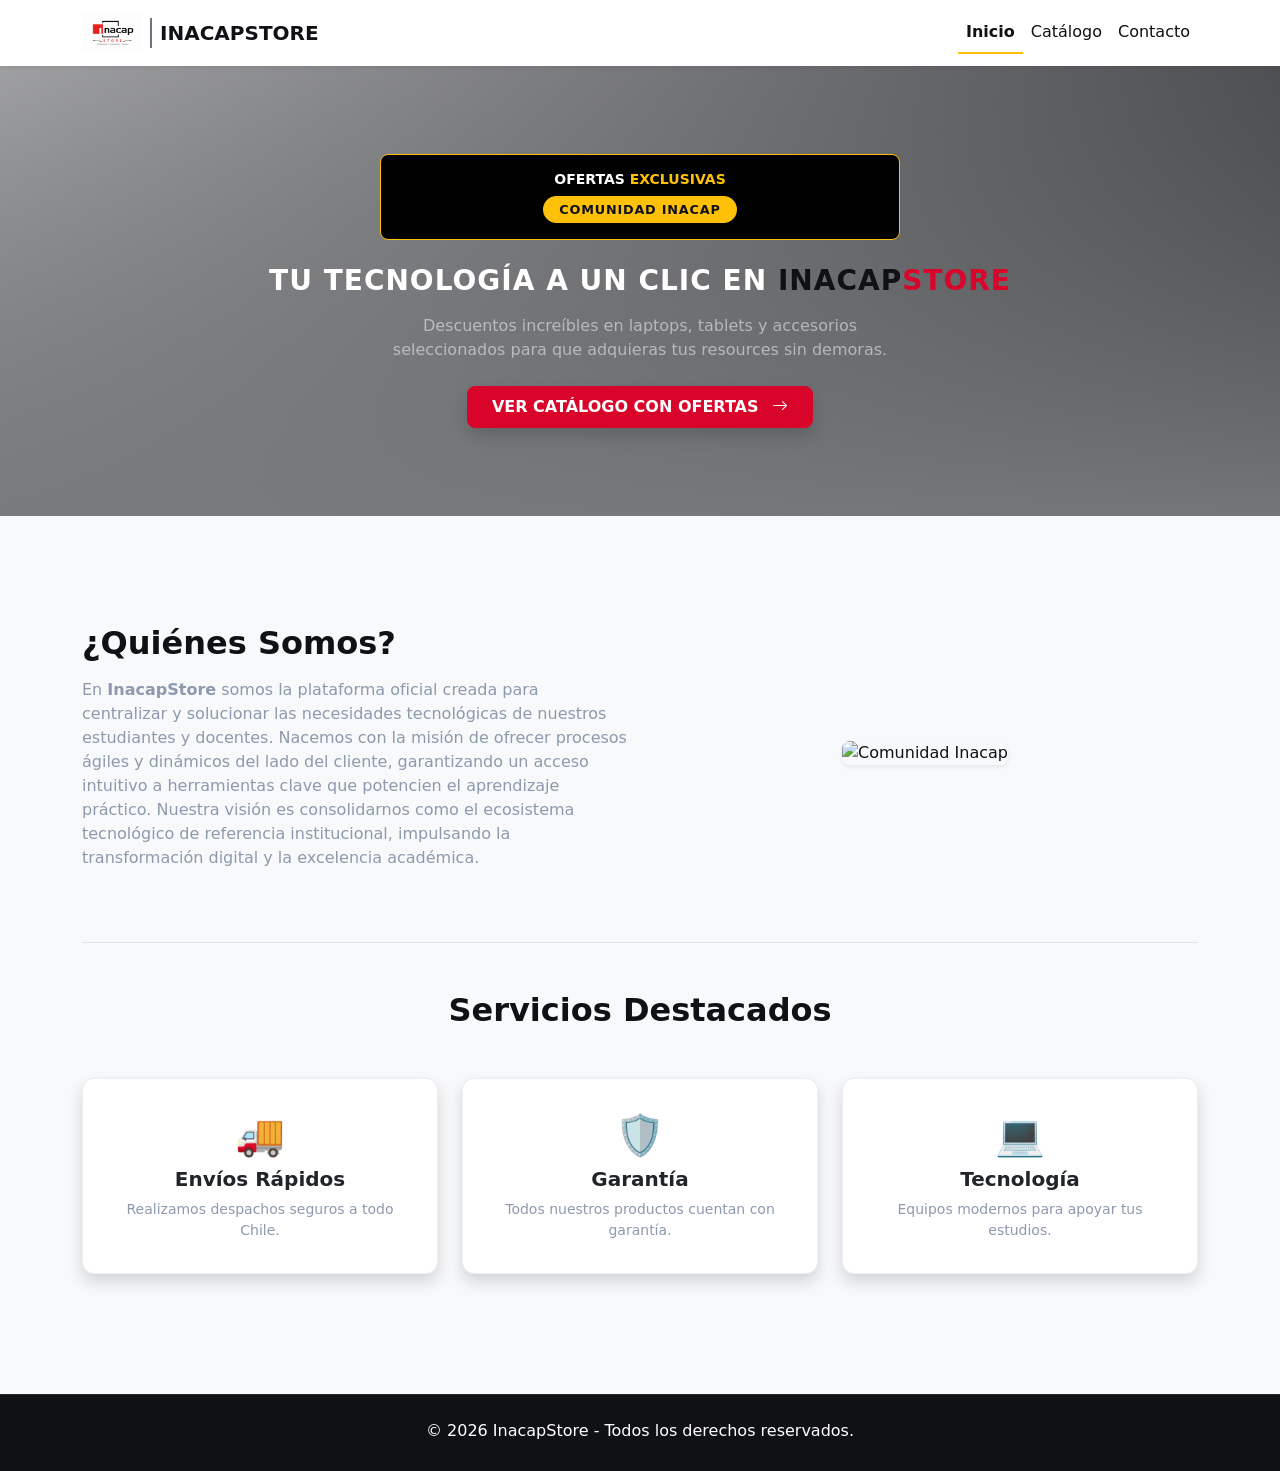
==== commit 4eab36f1: "acualizacion del proyecto completo" ====
--- a/index.html
+++ b/index.html
@@ -14,9 +14,9 @@
         <div class="container">
             
             <a class="navbar-brand d-flex align-items-center fw-bold text-dark text-uppercase" href="index.html">
-                <img src="img/logo.png" alt="Logo InacapStore" class="logo-navbar img-fluid" style="max-height: 40px;">
+                <img src="img/logo.png" alt="Logo InacapStore" class="logo-navbar img-fluid">
                 <div class="border-start border-secondary border-2 ps-2 ms-2 separador-logo d-flex align-items-center">
-                    <span class="text-dark">inacap</span><span class="text-crimson-store" style="color: #D90429;">store</span>
+                    <span class="text-dark">inacap</span><span class="text-crimson-principal">store</span>
                 </div>
             </a>
 
@@ -36,33 +36,32 @@
     </nav>
 
     <header class="hero-section text-center text-white d-flex align-items-center py-4 py-md-5">
-    <div class="container px-3 px-sm-4">
-        
-        <div class="ofertas-badge mx-auto p-2 p-sm-3 mb-4 rounded-3 border border-warning animate-pulse">
-            <h2 class="text-uppercase fw-bold text-white small mb-2 m-0 fs-7 fs-sm-6">
-                Ofertas <span class="text-warning">Exclusivas</span>
-            </h2>
-            <div class="ofertas-sub mx-auto px-2 px-sm-3 py-1 rounded-pill fw-bold text-dark text-uppercase">
-                Comunidad Inacap con credencial vigente
+        <div class="container px-3 px-sm-4">
+            
+            <div class="ofertas-badge mx-auto p-2 p-sm-3 mb-4 rounded-3 border border-warning animate-pulse">
+                <h2 class="text-uppercase fw-bold text-white small mb-2 m-0 fs-7 fs-sm-6">
+                    Ofertas <span class="text-warning">Exclusivas</span>
+                </h2>
+                <div class="ofertas-sub mx-auto px-2 px-sm-3 py-1 rounded-pill fw-bold text-dark text-uppercase">
+                    Comunidad Inacap 
+                </div>
             </div>
+
+            <h1 class="fw-extrabold mb-3 text-white fs-3 fs-sm-2 fs-md-1 text-wrap text-uppercase">
+                Tu tecnología a un clic en <span class="text-dark">inacap</span><span class="text-crimson-store">Store</span>
+            </h1>
+
+            <p class="lead text-white-50 mx-auto px-2 mb-4 text-wrap fs-6 row col-11 col-sm-9 col-md-8 col-lg-6">
+                Descuentos increíbles en laptops, tablets y accesorios seleccionados para que adquieras tus resources sin demoras.
+            </p>
+
+            <a href="catalogo.html" class="btn btn-warning px-4 py-2 fw-bold text-white rounded-3 shadow btn-enviar text-uppercase">
+                Ver Catálogo con Ofertas <i class="bi bi-arrow-right ms-2"></i>
+            </a>
+
         </div>
-
-        <h1 class="fw-extrabold mb-3 text-white fs-3 fs-sm-2 fs-md-1 text-wrap text-uppercase">
-            Tu tecnología a un clic en <span class="text-dark">inacap</span><span class="text-crimson-store">Store</span>
-        </h1>
-
-        <p class="lead text-white-50 mx-auto px-2 mb-4 text-wrap fs-6 row col-11 col-sm-9 col-md-8 col-lg-6">
-            Descuentos increíbles en laptops, tablets y accesorios seleccionados para que adquieras tus recursos sin demoras.
-        </p>
-
-        <a href="catalogo.html" class="btn btn-warning px-4 py-2 fw-bold text-white rounded-3 shadow btn-enviar text-uppercase">
-            Ver Catálogo con Ofertas <i class="bi bi-arrow-right ms-2"></i>
-        </a>
-
-    </div>
-</header>
+    </header>
     
-
     <main class="container my-5">
         
         <section class="row align-items-center my-5 py-2">
@@ -76,20 +75,20 @@
                 </p>
             </div>
             <div class="col-lg-6 text-center">
-                <img src="img/equipo.png" alt="Comunidad Inacap" class="img-fluid rounded-3 shadow-sm">
+                <img src="img/equipo.png" alt="Comunidad Inacap" class="img-fluid rounded-3 shadow-sm w-75 img-quienes-somos">
             </div>
         </section>
 
         <hr class="text-muted my-5">
 
         <section class="my-5">
-            <div class="text-center mb-5">
-                <h2 class="fw-bold mt-1">Servicios Destacados</h2>
-            </div>
-            
+    <div class="text-center mb-5">
+        <h2 class="fw-bold mt-1">Servicios Destacados</h2>
+    </div>
+    
             <div class="row">
                 <div class="col-12 col-md-4 mb-4">
-                    <div class="card h-100 shadow border-0 p-3">
+                    <div class="card h-100 shadow border-0 p-3 card-servicio">
                         <div class="card-body text-center">
                             <h3 class="display-6 mb-2">🚚</h3>
                             <h4 class="fw-bold h5">Envíos Rápidos</h4>
@@ -98,7 +97,7 @@
                     </div>
                 </div>
                 <div class="col-12 col-md-4 mb-4">
-                    <div class="card h-100 shadow border-0 p-3">
+                    <div class="card h-100 shadow border-0 p-3 card-servicio">
                         <div class="card-body text-center">
                             <h3 class="display-6 mb-2">🛡️</h3>
                             <h4 class="fw-bold h5">Garantía</h4>
@@ -107,7 +106,7 @@
                     </div>
                 </div>
                 <div class="col-12 col-md-4 mb-4">
-                    <div class="card h-100 shadow border-0 p-3">
+                    <div class="card h-100 shadow border-0 p-3 card-servicio">
                         <div class="card-body text-center">
                             <h3 class="display-6 mb-2">💻</h3>
                             <h4 class="fw-bold h5">Tecnología</h4>
@@ -126,7 +125,7 @@
         </div>
     </footer>
 
-    <script src="https://cdn.jsdelivr.net/npm/bootstrap@5.3.3/dist/js/bootstrap.bundle.min.js"></script>
+    <script src="https://cdn.jsdelivr.net/npm/bootstrap@5.3.0/dist/js/bootstrap.bundle.min.js"></script>
     <script src="js/scripts.js"></script>
 </body>
 </html>
--- a/css/estilos.css
+++ b/css/estilos.css
@@ -1,6 +1,4 @@
-/* =========================================================================
-   NUEVA PALETA DE COLORES: TECH CRIMSON (EVOLUCIÓN INACAP)
-   ========================================================================= */
+/*PALETA DE COLORES */
 
 :root {
     --crimson-principal: #D90429;  /* Rojo Carmesí para botones y ofertas */
@@ -35,18 +33,30 @@
     line-height: 1;
 }
 
-/* 3. Tarjetas Generales y Contenedor del Catálogo */
+/* 3. Tarjetas Generales y Contenedor del Catálogo*/
 .card {
     background-color: #ffffff !important;
     border: 1px solid rgba(43, 45, 66, 0.08) !important;
     border-radius: 12px !important;
     overflow: hidden;
-    transition: transform 0.25s ease-in-out, box-shadow 0.25s ease-in-out;
+    transition: box-shadow 0.25s ease-in-out, border-color 0.25s ease-in-out, transform 0.25s ease-in-out;
 }
 
 .card:hover {
-    transform: translateY(-6px);
-    box-shadow: 0 12px 24px rgba(0, 0, 0, 0.15);
+    transform: none !important; /* El catálogo se queda 100% quieto */
+    border-color: rgba(217, 4, 41, 0.3) !important;
+    box-shadow: 0 8px 24px rgba(15, 17, 21, 0.12) !important;
+}
+
+/* EFECTO EXCLUSIVO PARA SERVICIOS DESTACADOS (INDEX) */
+.card-servicio {
+    transition: transform 0.25s ease-in-out, box-shadow 0.25s ease-in-out !important;
+}
+
+.card-servicio:hover {
+    transform: translateY(-6px) !important; /* Recupera el movimiento anterior solo aquí */
+    box-shadow: 0 12px 24px rgba(0, 0, 0, 0.15) !important;
+    border-color: rgba(43, 45, 66, 0.08) !important; /* Mantiene su borde original */
 }
 
 .card-title {
@@ -58,23 +68,36 @@
     color: var(--texto-mutado) !important;
 }
 
-/* 4. Botones Principales y estados */
+/* 4. Botones Principales y estados*/
 .btn-warning {
     background-color: var(--crimson-principal) !important;
     border-color: var(--crimson-principal) !important;
     color: #ffffff !important; 
-    transition: background-color 0.2s ease-in-out, transform 0.2s ease;
+    transition: background-color 0.2s ease-in-out, box-shadow 0.2s ease-in-out;
 }
 
 .btn-warning:hover, .btn-warning:focus {
     background-color: var(--crimson-vivo) !important;
     border-color: var(--crimson-vivo) !important;
     color: #ffffff !important;
+    box-shadow: 0 4px 12px rgba(217, 4, 41, 0.35) !important;
+}
+
+/* Anula el movimiento físico del botón provocado por la elevación de las tarjetas del catálogo */
+#contenedor-productos .btn-warning,
+#contenedor-productos .btn-warning:hover {
+    transform: translateY(0) !important; 
+    transition: background-color 0.2s ease, box-shadow 0.2s ease !important;
+}
+
+#contenedor-productos .btn-warning:hover {
+    box-shadow: 0 5px 15px rgba(217, 4, 41, 0.5) !important;
 }
 
 .btn-secondary:disabled {
     background-color: var(--texto-mutado) !important;
     border-color: var(--texto-mutado) !important;
+    box-shadow: none !important;
 }
 
 /* 5. Precios, Badges y Utilidades de Texto */
@@ -88,6 +111,10 @@
 
 .text-dark {
     color: var(--oscuro-tech) !important;
+}
+
+.text-crimson-store {
+    color: var(--crimson-principal) !important;
 }
 
 .fw-extrabold {
@@ -105,23 +132,15 @@
     border: 1px dashed var(--crimson-principal) !important;
 }
 
-/* =========================================================================
-   SECCIONES ESPECÍFICAS (HERO, CATÁLOGO, CONTACTO)
-   ========================================================================= */
-
-/* Hero Principal */
-/* --- HERO CON DEGRADADO ORIGINAL --- */
+/* SECCIONES ESPECÍFICAS (HERO, CATÁLOGO, CONTACTO, INICIO)*/
+
+/* Hero Principal con Degradado*/
 .hero-section {
     background: linear-gradient(rgba(250, 249, 249, 0.15), rgba(121, 123, 125, 0.95)), 
                 linear-gradient(135deg, #8f9092 0%, #0f1115 100%);
     min-height: 380px;
     display: flex;
     align-items: center;
-}
-
-/* Color Crimson para la marca desde CSS */
-.text-crimson-store {
-    color: var(--crimson-principal) !important;
 }
 
 /* Contenedor Base de Ofertas */
@@ -141,9 +160,54 @@
     max-width: 100%;
 }
 
-/* =========================================================================
-   ANIMACIÓN DE PULSO TÉCNICO (MOVIMIENTO)
-   ========================================================================= */
+/* Títulos con indicador Crimson lateral */
+.titulo-catalogo, .titulo-contacto {
+    border-left: 5px solid var(--crimson-principal);
+    padding-left: 15px;
+}
+
+.img-quienes-somos {
+    max-height: 280px;
+    object-fit: cover;
+}
+
+/* Carrito de Compras */
+.carrito-sticky {
+    top: 190px; 
+    z-index: 1020;
+    position: sticky; /* Nos aseguramos de que mantenga el comportamiento flotante al hacer scroll */
+}
+
+#total-carrito {
+    font-weight: 900;
+}
+
+/* Formulario de Contacto y Mapa */
+.card-contacto {
+    transition: transform 0.3s ease;
+}
+
+.card-contacto:hover {
+    transform: translateY(-3px);
+}
+
+.form-control:focus {
+    border-color: var(--crimson-principal);
+    box-shadow: 0 0 0 .25rem rgba(217, 4, 41, 0.25);
+}
+
+#mensaje.form-control {
+    min-height: 120px;
+    resize: vertical;
+}
+
+.mapa-inacap {
+    border: 0;
+    width: 100%;
+    height: 100%;
+}
+
+/*ANIMACIÓN DE PULSO TÉCNICO*/
 @keyframes pulse {
     0%, 100% { 
         transform: scale(1); 
@@ -160,9 +224,7 @@
     animation: pulse 2.5s infinite ease-in-out;
 }
 
-/* =========================================================================
-   PUNTOS DE CORTE RESPONSIVOS (BREAKPOINTS)
-   ========================================================================= */
+/*PUNTOS DE CORTE RESPONSIVOS (MEDIA QUERIES)*/
 
 /* Celulares medianos (Pantallas >= 576px) */
 @media (min-width: 576px) {
@@ -172,110 +234,31 @@
     }
 }
 
-/* Tablets (Pantallas >= 768px) */
-@media (min-width: 768px) {
-    .hero-section {
-        min-height: 430px;
-    }
-    .ofertas-sub {
-        font-size: 0.8rem;
-    }
-}
-
-/* Escritorio (Pantallas >= 992px) */
-@media (min-width: 992px) {
-    .ofertas-badge {
-        max-width: 520px;
-    }
-}
-
-/* =========================================================================
-   PUNTOS DE CORTE (BREAKPOINTS) PARA TABLETS Y PANTALLAS GRANDES
-   ========================================================================= */
-
-/* Desde Celulares medianos en adelante (Pantallas >= 576px) */
-@media (min-width: 576px) {
-    .ofertas-sub {
-        font-size: 0.75rem;
-        letter-spacing: 0.8px;
-    }
-}
-
-/* Desde Tablets en adelante (Pantallas >= 768px) */
-@media (min-width: 768px) {
-    .hero-section {
-        min-height: 450px;
-    }
-    .ofertas-sub {
-        font-size: 0.8rem;
-    }
-}
-
-/* Desde Pantallas Grandes/Monitores (Pantallas >= 992px) */
-@media (min-width: 992px) {
-    .ofertas-badge {
-        max-width: 520px;
-    }
-}
-
-/* Títulos con indicador Crimson lateral */
-.titulo-catalogo, .titulo-contacto {
-    border-left: 5px solid var(--crimson-principal);
-    padding-left: 15px;
-}
-
-/* Carrito de Compras */
-.carrito-sticky {
-    top: 100px;
-    z-index: 1020;
-}
-
-#total-carrito {
-    font-weight: 900;
-}
-
-/* Formulario de Contacto y Mapa */
-.card-contacto {
-    transition: transform 0.3s ease;
-}
-
-.card-contacto:hover {
-    transform: translateY(-3px);
-}
-
-.form-control:focus {
-    border-color: var(--crimson-principal);
-    box-shadow: 0 0 0 .25rem rgba(217, 4, 41, 0.25);
-}
-
-#mensaje.form-control {
-    min-height: 120px;
-    resize: vertical;
-}
-
-.mapa-inacap {
-    border: 0;
-    width: 100%;
-    height: 100%;
-}
-
-/* =========================================================================
-   ANIMACIONES Y RESPONSIVE
-   ========================================================================= */
-
-@keyframes pulse {
-    0%, 100% { transform: scale(1); opacity: 0.9; }
-    50% { transform: scale(1.05); opacity: 1; }
-}
-
-.animate-pulse {
-    display: inline-block;
-    animation: pulse 2s infinite ease-in-out;
-}
-
+/* Tablets e Intermedios (Pantallas <= 768px) */
 @media (max-width: 768px) {
     .hero-section {
         padding-top: 2.5rem;
         padding-bottom: 2.5rem;
     }
+    .img-quienes-somos {
+        width: 100% !important;
+        max-height: 240px;
+    }
+}
+
+/* Monitores Pequeños / Tablets en Horizontal (Pantallas >= 768px) */
+@media (min-width: 768px) {
+    .hero-section {
+        min-height: 450px;
+    }
+    .ofertas-sub {
+        font-size: 0.8rem;
+    }
+}
+
+/* Escritorio y Monitores Grandes (Pantallas >= 992px) */
+@media (min-width: 992px) {
+    .ofertas-badge {
+        max-width: 520px;
+    }
 }
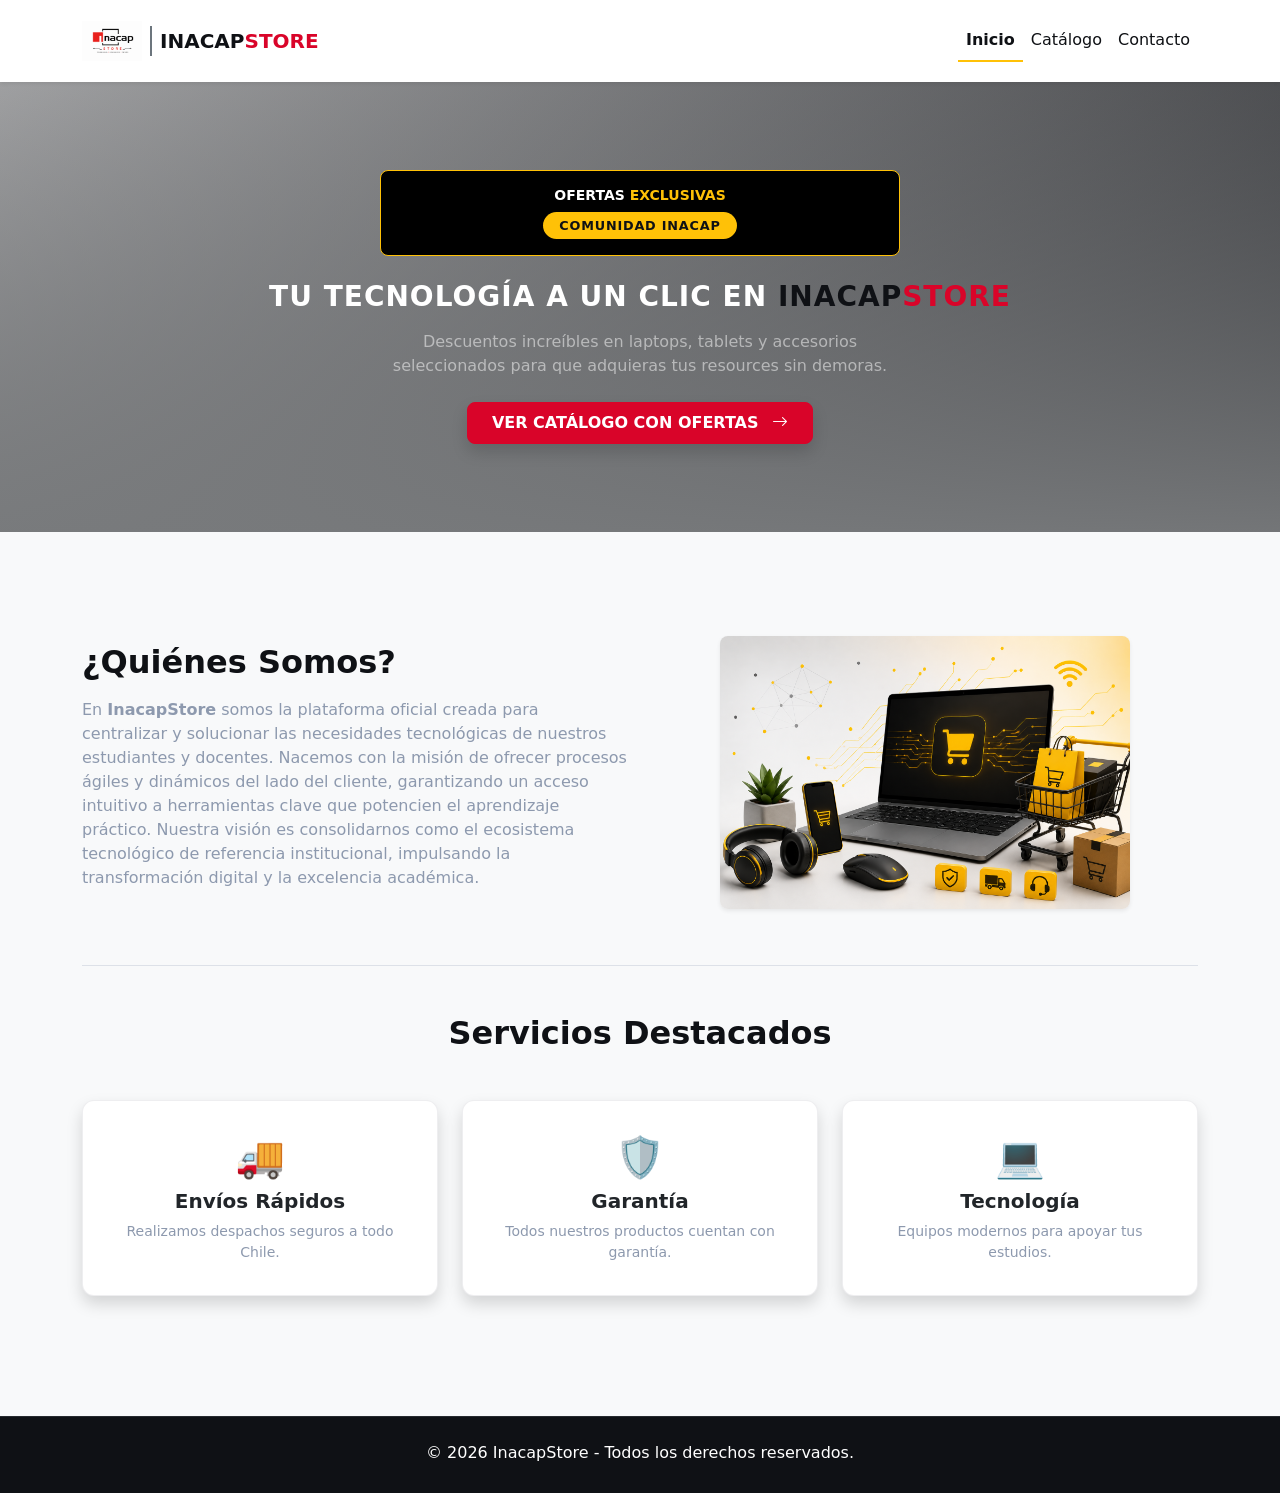
==== commit 33db6f5e: "nueva actualizacion" ====
--- a/index.html
+++ b/index.html
@@ -10,13 +10,13 @@
 </head>
 <body class="bg-light d-flex flex-column min-vh-100">
 
-    <nav class="navbar navbar-expand-lg navbar-light bg-white shadow-sm sticky-top">
+    <nav class="navbar navbar-expand-lg navbar-light bg-white shadow-sm sticky-top py-3">
         <div class="container">
             
             <a class="navbar-brand d-flex align-items-center fw-bold text-dark text-uppercase" href="index.html">
                 <img src="img/logo.png" alt="Logo InacapStore" class="logo-navbar img-fluid">
                 <div class="border-start border-secondary border-2 ps-2 ms-2 separador-logo d-flex align-items-center">
-                    <span class="text-dark">inacap</span><span class="text-crimson-principal">store</span>
+                    <span class="text-dark">inacap</span><span class="text-crimson-store">store</span>
                 </div>
             </a>
 
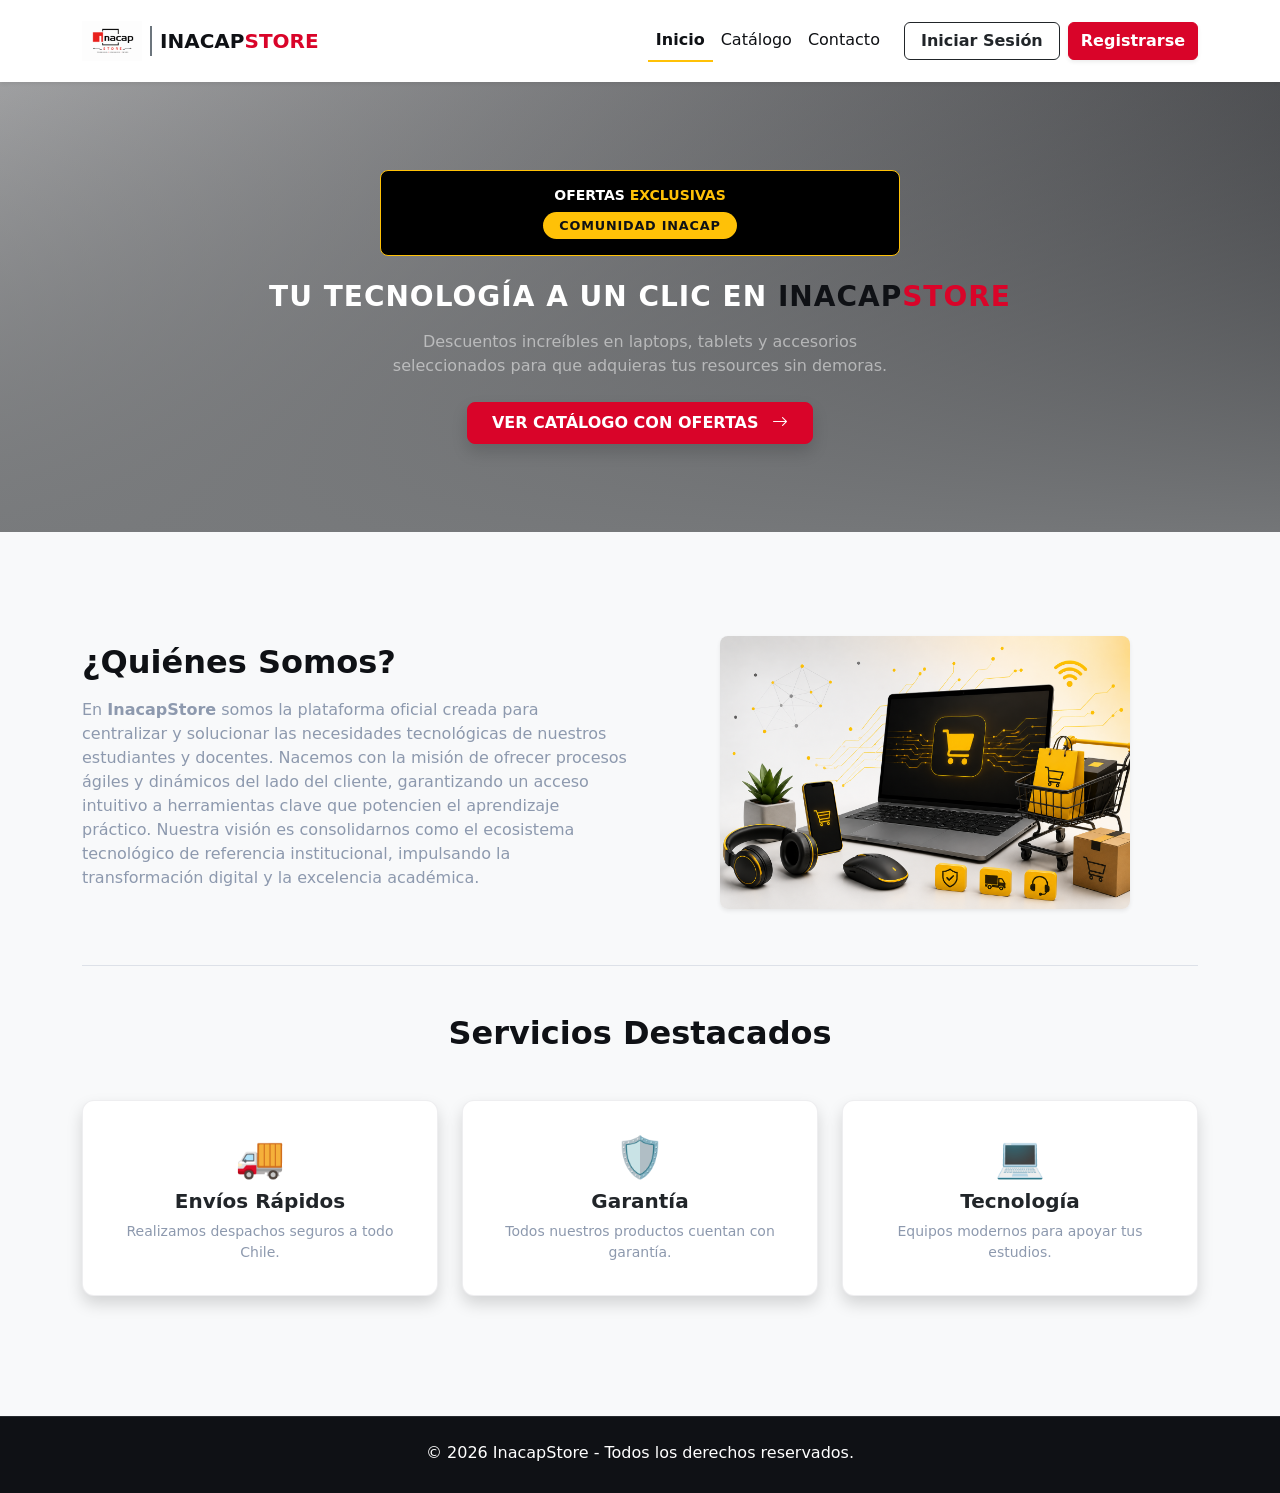
==== commit c4c02b0a: "nuevas funcionalidades" ====
--- a/index.html
+++ b/index.html
@@ -30,6 +30,7 @@
                     <a class="nav-link text-dark" href="catalogo.html">Catálogo</a>
                     <a class="nav-link text-dark" href="contacto.html">Contacto</a>
                 </div>
+                <div class="ms-lg-3 mt-2 mt-lg-0" id="menu-autenticacion"></div>
             </div>
 
         </div>
@@ -82,10 +83,10 @@
         <hr class="text-muted my-5">
 
         <section class="my-5">
-    <div class="text-center mb-5">
-        <h2 class="fw-bold mt-1">Servicios Destacados</h2>
-    </div>
-    
+            <div class="text-center mb-5">
+                <h2 class="fw-bold mt-1">Servicios Destacados</h2>
+            </div>
+            
             <div class="row">
                 <div class="col-12 col-md-4 mb-4">
                     <div class="card h-100 shadow border-0 p-3 card-servicio">
@@ -123,7 +124,7 @@
         <div class="container">
             <p class="mb-1 text-white">&copy; 2026 InacapStore - Todos los derechos reservados.</p>
         </div>
-    </footer>
+    </footer >
 
     <script src="https://cdn.jsdelivr.net/npm/bootstrap@5.3.0/dist/js/bootstrap.bundle.min.js"></script>
     <script src="js/scripts.js"></script>
--- a/css/estilos.css
+++ b/css/estilos.css
@@ -83,10 +83,11 @@
     box-shadow: 0 4px 12px rgba(217, 4, 41, 0.35) !important;
 }
 
-/* Anula el movimiento físico del botón provocado por la elevación de las tarjetas del catálogo */
+
 #contenedor-productos .btn-warning,
 #contenedor-productos .btn-warning:hover {
     transform: translateY(0) !important; 
+    color: #f1ecec !important;
     transition: background-color 0.2s ease, box-shadow 0.2s ease !important;
 }
 
